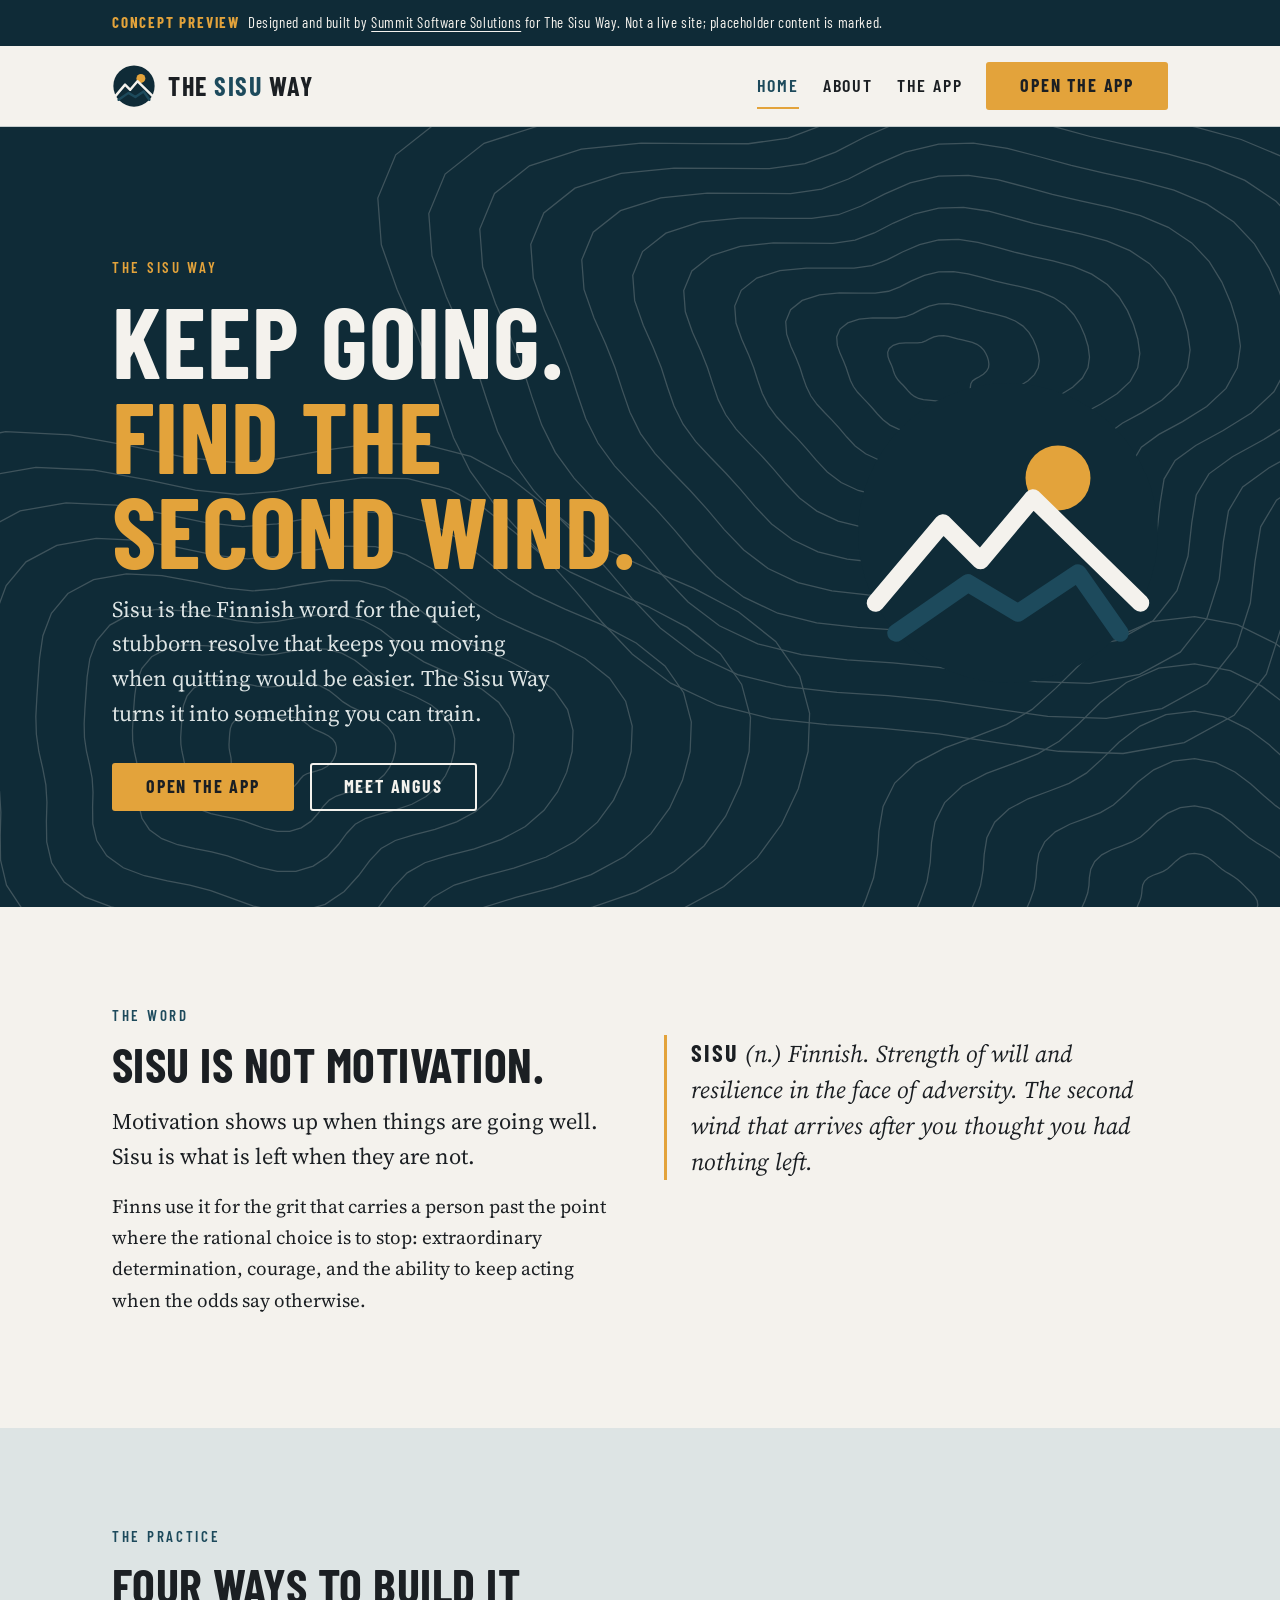
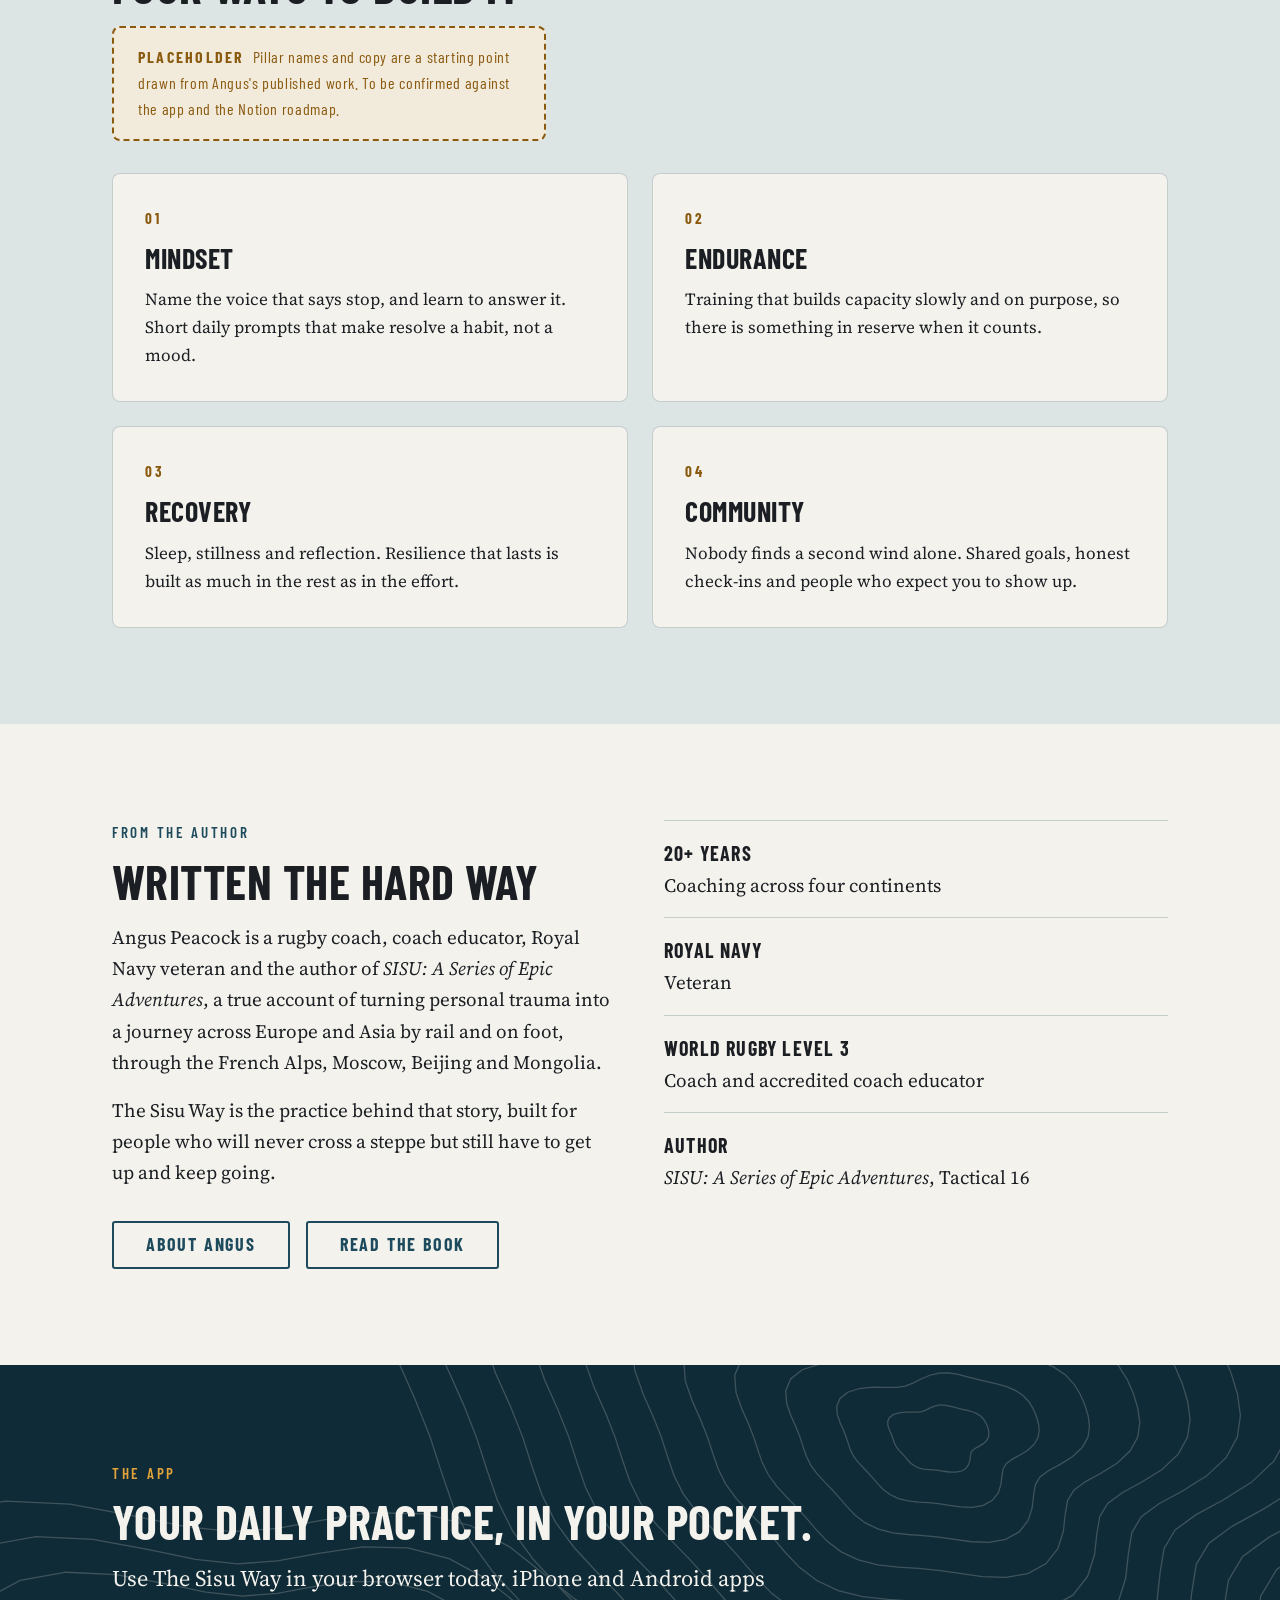
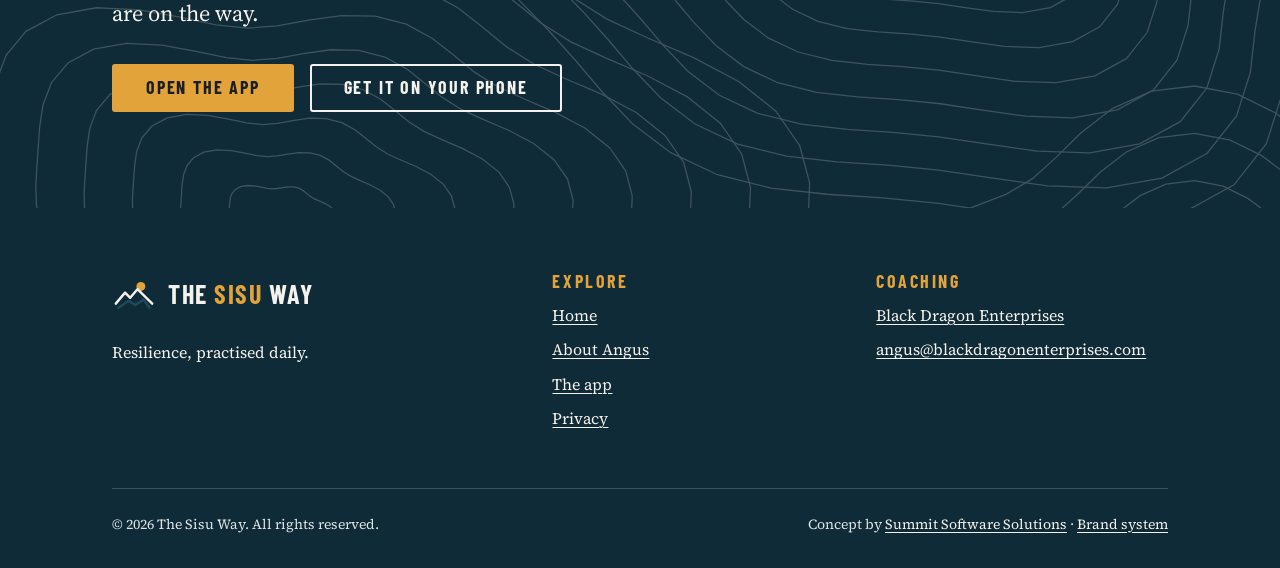
==== index.html @ de7e754f "Concept site and brand system for The Sisu Way Static multi-page concept in the pattern of roses and" ====
<!DOCTYPE html>
<html lang="en">
<head>
<meta charset="utf-8">
<meta name="viewport" content="width=device-width, initial-scale=1">
<title>The Sisu Way - resilience, practised daily</title>
<meta name="description" content="The Sisu Way turns sisu, the Finnish word for stubborn resolve under pressure, into a daily practice. From coach, author and Royal Navy veteran Angus Peacock.">
<link rel="canonical" href="https://ryankolean.github.io/thesisuway/">
<meta name="robots" content="noindex, nofollow">
<meta property="og:type" content="website">
<meta property="og:site_name" content="The Sisu Way">
<meta property="og:title" content="The Sisu Way - resilience, practised daily">
<meta property="og:description" content="The Sisu Way turns sisu, the Finnish word for stubborn resolve under pressure, into a daily practice. From coach, author and Royal Navy veteran Angus Peacock.">
<meta property="og:url" content="https://ryankolean.github.io/thesisuway/">
<meta name="theme-color" content="#0F2B37">
<link rel="icon" href="favicon.svg" type="image/svg+xml">
<link rel="preconnect" href="https://fonts.googleapis.com">
<link rel="preconnect" href="https://fonts.gstatic.com" crossorigin>
<link href="https://fonts.googleapis.com/css2?family=Barlow+Condensed:wght@500;600;700&family=Source+Serif+4:ital,opsz,wght@0,8..60,400;0,8..60,600;1,8..60,400&display=swap" rel="stylesheet">
<link rel="stylesheet" href="assets/css/style.css">
<script src="assets/js/main.js" defer></script>
</head>
<body>
<a class="skip-link" href="#main">Skip to content</a>

<div class="concept-bar" role="note" aria-label="Concept preview notice">
  <div class="container">
    <p><strong>Concept preview</strong>Designed and built by <a href="https://summitsoftwaresolutions.dev/">Summit Software Solutions</a> for The Sisu Way. Not a live site; placeholder content is marked.</p>
  </div>
</div>

<header class="site-header">
  <div class="container site-header__inner">
    <a class="wordmark" href="index.html" aria-label="The Sisu Way, home"><svg viewBox="0 0 64 64" aria-hidden="true" focusable="false"><circle cx="32" cy="32" r="30" fill="#0F2B37"/><circle cx="42" cy="21" r="6.5" fill="#E3A33B"/><path d="M9.6 52 L24 42 L34 48 L46 40 L54.4 52" fill="none" stroke="#1D4A5C" stroke-width="3.5" stroke-linejoin="round" stroke-linecap="round"/><path d="M5.5 46 L19 30 L26.5 37.5 L37 25 L58.5 46" fill="none" stroke="#F4F2ED" stroke-width="3.5" stroke-linejoin="round" stroke-linecap="round"/></svg><span class="wordmark__text">The <span>Sisu</span> Way</span></a>
    <nav class="site-nav" aria-label="Main">
      <ul>
        <li><a href="index.html" aria-current="page">Home</a></li>
        <li><a href="about.html">About</a></li>
        <li><a href="app.html">The App</a></li>
        <li><a class="btn btn--primary" href="app.html">Open the app</a></li>
      </ul>
    </nav>
  </div>
</header>

<main id="main">
<section class="hero dark contours">
  <div class="container hero__grid">
    <div>
      <span class="label">The Sisu Way</span>
      <h1 class="display">Keep going. <span>Find the second wind.</span></h1>
      <p class="lede">Sisu is the Finnish word for the quiet, stubborn resolve that keeps you moving when quitting would be easier. The Sisu Way turns it into something you can train.</p>
      <div class="btnrow">
        <a class="btn btn--primary" href="app.html">Open the app</a>
        <a class="btn btn--secondary" href="about.html">Meet Angus</a>
      </div>
    </div>
    <img class="hero__mark" src="assets/img/mark.svg" alt="" width="320" height="320">
  </div>
</section>

<section>
  <div class="container split">
    <div>
      <span class="label">The word</span>
      <h2>Sisu is not motivation.</h2>
      <p class="lede">Motivation shows up when things are going well. Sisu is what is left when they are not.</p>
      <p>Finns use it for the grit that carries a person past the point where the rational choice is to stop: extraordinary determination, courage, and the ability to keep acting when the odds say otherwise.</p>
    </div>
    <blockquote class="definition">
      <b>sisu</b> (n.) Finnish. Strength of will and resilience in the face of adversity. The second wind that arrives after you thought you had nothing left.
    </blockquote>
  </div>
</section>

<section class="tint">
  <div class="container">
    <span class="label">The practice</span>
    <h2>Four ways to build it</h2>
    <p class="placeholder"><b>Placeholder</b>Pillar names and copy are a starting point drawn from Angus's published work. To be confirmed against the app and the Notion roadmap.</p>
    <div class="grid grid--2" style="margin-top:var(--s-6)">
      <article class="card"><span class="card__num">01</span><h3>Mindset</h3><p>Name the voice that says stop, and learn to answer it. Short daily prompts that make resolve a habit, not a mood.</p></article>
      <article class="card"><span class="card__num">02</span><h3>Endurance</h3><p>Training that builds capacity slowly and on purpose, so there is something in reserve when it counts.</p></article>
      <article class="card"><span class="card__num">03</span><h3>Recovery</h3><p>Sleep, stillness and reflection. Resilience that lasts is built as much in the rest as in the effort.</p></article>
      <article class="card"><span class="card__num">04</span><h3>Community</h3><p>Nobody finds a second wind alone. Shared goals, honest check-ins and people who expect you to show up.</p></article>
    </div>
  </div>
</section>

<section>
  <div class="container split">
    <div>
      <span class="label">From the author</span>
      <h2>Written the hard way</h2>
      <p>Angus Peacock is a rugby coach, coach educator, Royal Navy veteran and the author of <em>SISU: A Series of Epic Adventures</em>, a true account of turning personal trauma into a journey across Europe and Asia by rail and on foot, through the French Alps, Moscow, Beijing and Mongolia.</p>
      <p>The Sisu Way is the practice behind that story, built for people who will never cross a steppe but still have to get up and keep going.</p>
      <div class="btnrow">
        <a class="btn btn--secondary" href="about.html">About Angus</a>
        <a class="btn btn--secondary" href="https://www.amazon.com/SISU-Epic-Adventures-Angus-Peacock/dp/1966413173">Read the book</a>
      </div>
    </div>
    <ul class="facts">
      <li><b>20+ years</b>Coaching across four continents</li>
      <li><b>Royal Navy</b>Veteran</li>
      <li><b>World Rugby Level 3</b>Coach and accredited coach educator</li>
      <li><b>Author</b><em>SISU: A Series of Epic Adventures</em>, Tactical 16</li>
    </ul>
  </div>
</section>

<section class="dark contours">
  <div class="container">
    <span class="label">The app</span>
    <h2>Your daily practice, in your pocket.</h2>
    <p class="lede">Use The Sisu Way in your browser today. iPhone and Android apps are on the way.</p>
    <div class="btnrow">
      <a class="btn btn--primary" href="app.html">Open the app</a>
      <a class="btn btn--secondary" href="app.html#mobile">Get it on your phone</a>
    </div>
  </div>
</section>
</main>

<footer class="site-footer">
  <div class="container">
    <div class="site-footer__grid">
      <div>
        <a class="wordmark" href="index.html" aria-label="The Sisu Way, home"><svg viewBox="0 0 64 64" aria-hidden="true" focusable="false"><circle cx="32" cy="32" r="30" fill="#0F2B37"/><circle cx="42" cy="21" r="6.5" fill="#E3A33B"/><path d="M9.6 52 L24 42 L34 48 L46 40 L54.4 52" fill="none" stroke="#1D4A5C" stroke-width="3.5" stroke-linejoin="round" stroke-linecap="round"/><path d="M5.5 46 L19 30 L26.5 37.5 L37 25 L58.5 46" fill="none" stroke="#F4F2ED" stroke-width="3.5" stroke-linejoin="round" stroke-linecap="round"/></svg><span class="wordmark__text">The <span>Sisu</span> Way</span></a>
        <p style="margin-top:var(--s-4)">Resilience, practised daily.</p>
      </div>
      <div>
        <h2>Explore</h2>
        <ul>
          <li><a href="index.html">Home</a></li>
          <li><a href="about.html">About Angus</a></li>
          <li><a href="app.html">The app</a></li>
          <li><a href="privacy.html">Privacy</a></li>
        </ul>
      </div>
      <div>
        <h2>Coaching</h2>
        <ul>
          <li><a href="https://ryankolean.github.io/blackdragonenterprises/">Black Dragon Enterprises</a></li>
          <li><a href="mailto:angus@blackdragonenterprises.com">angus@blackdragonenterprises.com</a></li>
        </ul>
      </div>
    </div>
    <div class="site-footer__base">
      <span>&copy; 2026 The Sisu Way. All rights reserved.</span>
      <span>Concept by <a href="https://summitsoftwaresolutions.dev/">Summit Software Solutions</a> &middot; <a href="specimen.html">Brand system</a></span>
    </div>
  </div>
</footer>
</body>
</html>
---- assets/css/style.css ----
/* The Sisu Way - concept site by Summit Software Solutions.
   Tokens and every contrast ratio are documented in design-catalog/brand-guidelines.md.
   Rule of thumb: aurora is fire in the cold. It marks the one action on a screen and nothing else. */

:root{
  /* Core */
  --snow:#F4F2ED;        /* page field */
  --mist:#DDE4E4;        /* quiet tint sections, cards */
  --granite:#1B1F23;     /* body text, headings on light */
  --fjord:#1D4A5C;       /* brand color: links, rules, secondary buttons */
  --fjord-deep:#0F2B37;  /* dark sections, footer, concept bar */
  --aurora:#E3A33B;      /* primary CTA fill and the mark's sun. Never text on light */
  /* Support */
  --aurora-deep:#8A5A0F; /* aurora's text-safe form on light (5.29:1 on snow) */
  --slate:#56616B;       /* secondary text on snow and mist only */

  --font-display:"Barlow Condensed","Arial Narrow",system-ui,sans-serif;
  --font-body:"Source Serif 4",Georgia,"Times New Roman",serif;

  --s-1:4px;--s-2:8px;--s-3:12px;--s-4:16px;--s-5:24px;
  --s-6:32px;--s-7:48px;--s-8:64px;--s-9:96px;--s-10:128px;

  --radius-sm:3px;
  --radius:8px;
  --border:1px solid var(--fjord);
  --border-hair:1px solid color-mix(in srgb, var(--fjord) 22%, transparent);
  --container:1120px;
}

*{box-sizing:border-box}
html{-webkit-text-size-adjust:100%;scroll-behavior:smooth}
@media (prefers-reduced-motion:reduce){html{scroll-behavior:auto}*{transition:none!important;animation:none!important}}
body{margin:0;background:var(--snow);color:var(--granite);font-family:var(--font-body);
  font-size:19px;line-height:1.65;font-optical-sizing:auto}
img,svg{max-width:100%;height:auto;display:block}
.container{max-width:var(--container);margin:0 auto;padding:0 var(--s-6)}
.skip-link{position:absolute;left:-9999px;top:0;background:var(--aurora);color:var(--granite);
  padding:var(--s-2) var(--s-4);z-index:10;font-family:var(--font-display);font-weight:700}
.skip-link:focus{left:var(--s-4);top:var(--s-4)}

/* ---- type ------------------------------------------------------------- */
h1,h2,h3,.display{font-family:var(--font-display);font-weight:700;text-transform:uppercase;
  letter-spacing:.01em;line-height:1.02;margin:0 0 var(--s-4);color:inherit}
.display{font-size:clamp(3rem,9vw,6.25rem);line-height:.95}
h1{font-size:clamp(2.5rem,6vw,4.25rem)}
h2{font-size:clamp(2rem,4.5vw,3rem)}
h3{font-size:clamp(1.4rem,2.6vw,1.75rem);line-height:1.1;letter-spacing:.02em}
p{margin:0 0 var(--s-4);max-width:62ch}
.lede{font-size:clamp(1.1rem,2.2vw,1.4rem);line-height:1.55}
.label{font-family:var(--font-display);font-weight:600;font-size:15px;letter-spacing:.18em;
  text-transform:uppercase;color:var(--fjord);margin:0 0 var(--s-3);display:block}
.mute{color:var(--slate)}
a{color:var(--fjord);text-underline-offset:3px;text-decoration-thickness:1px}
a:hover{color:var(--fjord-deep);text-decoration-thickness:2px}
:focus-visible{outline:2px solid var(--fjord);outline-offset:3px}
.dark :focus-visible,.concept-bar :focus-visible,.site-footer :focus-visible{outline-color:var(--aurora)}

/* ---- concept banner ----------------------------------------------------- */
.concept-bar{background:var(--fjord-deep);color:var(--snow);font-family:var(--font-display);
  font-size:15px;letter-spacing:.04em;line-height:1.45;padding:var(--s-3) 0}
.concept-bar p{margin:0;max-width:none}
.concept-bar strong{color:var(--aurora);font-weight:700;letter-spacing:.12em;text-transform:uppercase;margin-right:var(--s-2)}
.concept-bar a{color:var(--snow)}
.concept-bar a:hover{color:var(--aurora)}

/* ---- header ------------------------------------------------------------- */
.site-header{border-bottom:var(--border-hair);background:var(--snow)}
.site-header__inner{display:flex;align-items:center;justify-content:space-between;gap:var(--s-4) var(--s-6);
  padding-top:var(--s-4);padding-bottom:var(--s-4);flex-wrap:wrap}
.wordmark{display:inline-flex;align-items:center;gap:var(--s-3);text-decoration:none;color:var(--granite)}
.wordmark:hover{color:var(--granite)}
.wordmark svg{width:44px;height:44px;flex:none}
.wordmark__text{font-family:var(--font-display);font-weight:700;font-size:26px;letter-spacing:.06em;
  text-transform:uppercase;line-height:1;white-space:nowrap}
.wordmark__text span{color:var(--fjord)}
.site-nav ul{display:flex;flex-wrap:wrap;align-items:center;gap:var(--s-2) var(--s-5);list-style:none;margin:0;padding:0}
.site-nav a:not(.btn){font-family:var(--font-display);font-size:18px;font-weight:600;letter-spacing:.1em;
  text-transform:uppercase;text-decoration:none;color:var(--granite);display:inline-block;padding:var(--s-2) 0}
.site-nav a:not(.btn):hover{color:var(--fjord)}
.site-nav a[aria-current="page"]{color:var(--fjord);box-shadow:inset 0 -2px 0 var(--aurora)}

/* ---- buttons ------------------------------------------------------------ */
.btn{display:inline-flex;align-items:center;justify-content:center;gap:var(--s-2);
  font-family:var(--font-display);font-size:18px;font-weight:700;letter-spacing:.1em;text-transform:uppercase;
  padding:var(--s-3) var(--s-6);border-radius:var(--radius-sm);text-decoration:none;border:2px solid transparent;
  cursor:pointer;min-height:48px;line-height:1.1;transition:background-color 150ms ease-out,color 150ms ease-out,border-color 150ms ease-out}
/* granite on aurora = 7.55:1. Never snow on aurora (1.96:1). */
.btn--primary{background:var(--aurora);color:var(--granite)}
.btn--primary:hover{background:#CF8F27;color:var(--granite)}
.btn--secondary{background:transparent;color:var(--fjord);border-color:var(--fjord)}
.btn--secondary:hover{background:var(--fjord);color:var(--snow)}
.dark .btn--secondary{color:var(--snow);border-color:var(--snow)}
.dark .btn--secondary:hover{background:var(--snow);color:var(--fjord-deep)}
.btn[aria-disabled="true"]{opacity:1;cursor:not-allowed;background:transparent;color:var(--slate);
  border:2px dashed color-mix(in srgb, var(--slate) 55%, transparent)}
.btnrow{display:flex;flex-wrap:wrap;gap:var(--s-4);align-items:center;margin-top:var(--s-6)}

/* ---- sections ----------------------------------------------------------- */
section{padding:var(--s-9) 0}
.tint{background:var(--mist)}
.dark{background:var(--fjord-deep);color:var(--snow)}
.dark .label{color:var(--aurora)}
.dark a:not(.btn){color:var(--snow)}
.dark a:not(.btn):hover{color:var(--aurora)}
.dark .mute{color:var(--mist)}

/* topographic contour motif: a journey drawn as elevation */
.contours{position:relative;overflow:hidden;isolation:isolate}
.contours::before{content:"";position:absolute;inset:0;z-index:-1;opacity:.14;pointer-events:none;
  background:url("../img/contours.svg") center/cover no-repeat}
.dark.contours::before{opacity:.22;filter:invert(1)}

/* ---- hero --------------------------------------------------------------- */
.hero{padding:var(--s-10) 0 var(--s-9)}
.hero__grid{display:grid;gap:var(--s-7);grid-template-columns:1fr;align-items:center}
.hero .display span{color:var(--aurora);display:block}
.hero .lede{color:var(--mist);max-width:40ch}
.hero__mark{justify-self:center;width:min(320px,70vw)}
@media (min-width:900px){.hero__grid{grid-template-columns:1.35fr 1fr}.hero__mark{justify-self:end}}

.definition{font-family:var(--font-body);font-style:italic;font-size:clamp(1.15rem,2.4vw,1.5rem);
  line-height:1.5;border-left:3px solid var(--aurora);padding-left:var(--s-5);max-width:48ch;margin:var(--s-6) 0 0}
.definition b{font-style:normal;font-family:var(--font-display);letter-spacing:.08em;text-transform:uppercase}

/* ---- pillars / cards ---------------------------------------------------- */
.grid{display:grid;gap:var(--s-5);grid-template-columns:1fr}
@media (min-width:720px){.grid--2{grid-template-columns:repeat(2,1fr)}.grid--3{grid-template-columns:repeat(3,1fr)}}
.card{background:var(--snow);border:var(--border-hair);border-radius:var(--radius);padding:var(--s-6)}
.tint .card{background:var(--snow)}
.card h3{margin-bottom:var(--s-3)}
.card p{margin:0;font-size:17px}
.card__num{font-family:var(--font-display);font-weight:700;font-size:15px;letter-spacing:.18em;color:var(--aurora-deep);display:block;margin-bottom:var(--s-3)}

.split{display:grid;gap:var(--s-7);grid-template-columns:1fr;align-items:start}
@media (min-width:900px){.split{grid-template-columns:1fr 1fr}}

.facts{list-style:none;margin:0;padding:0;display:grid;gap:var(--s-4)}
.facts li{border-top:var(--border-hair);padding-top:var(--s-4)}
.facts b{display:block;font-family:var(--font-display);font-size:20px;letter-spacing:.06em;text-transform:uppercase}
.dark .facts li{border-top-color:color-mix(in srgb, var(--snow) 22%, transparent)}

/* ---- app portal --------------------------------------------------------- */
.portal{display:grid;gap:var(--s-5);grid-template-columns:1fr}
@media (min-width:900px){.portal{grid-template-columns:1.2fr 1fr}}
.portal__panel{border-radius:var(--radius);padding:var(--s-7) var(--s-6)}
.portal__panel--web{background:var(--fjord-deep);color:var(--snow)}
.portal__panel--web .label{color:var(--aurora)}
.portal__panel--stores{background:var(--mist)}
.store-badges{display:flex;flex-wrap:wrap;gap:var(--s-4);margin-top:var(--s-5)}
.store-badge{display:inline-flex;align-items:center;gap:var(--s-3);min-height:56px;padding:var(--s-2) var(--s-5);
  border-radius:var(--radius);background:var(--granite);color:var(--snow);text-decoration:none;
  font-family:var(--font-display);line-height:1.1}
.store-badge svg{width:24px;height:24px;flex:none}
.store-badge small{display:block;font-size:12px;letter-spacing:.08em;text-transform:uppercase;opacity:.85}
.store-badge strong{display:block;font-size:20px;letter-spacing:.02em}
.store-badge[aria-disabled="true"]{background:transparent;color:var(--granite);border:2px dashed var(--slate);cursor:not-allowed}
.pill{display:inline-block;font-family:var(--font-display);font-weight:700;font-size:13px;letter-spacing:.14em;
  text-transform:uppercase;background:var(--aurora);color:var(--granite);border-radius:999px;padding:2px var(--s-3)}

/* ---- placeholder marker ------------------------------------------------- */
.placeholder{border:2px dashed var(--aurora-deep);border-radius:var(--radius);padding:var(--s-4) var(--s-5);
  font-family:var(--font-display);font-size:16px;letter-spacing:.04em;color:var(--aurora-deep);background:color-mix(in srgb, var(--aurora) 10%, var(--snow));max-width:62ch}
.dark .placeholder{color:var(--aurora);border-color:var(--aurora);background:transparent}
.placeholder b{text-transform:uppercase;letter-spacing:.14em;margin-right:var(--s-2)}

/* ---- prose (privacy) ---------------------------------------------------- */
.prose h2{font-size:clamp(1.6rem,3vw,2rem);margin-top:var(--s-7)}
.prose ul{padding-left:var(--s-5);max-width:62ch}
.prose li{margin-bottom:var(--s-2)}

/* ---- footer ------------------------------------------------------------- */
.site-footer{background:var(--fjord-deep);color:var(--snow);padding:var(--s-8) 0 var(--s-6);font-size:16px}
.site-footer__grid{display:grid;gap:var(--s-6);grid-template-columns:1fr}
@media (min-width:720px){.site-footer__grid{grid-template-columns:1.4fr 1fr 1fr}}
.site-footer h2{font-size:18px;letter-spacing:.14em;color:var(--aurora);margin-bottom:var(--s-3)}
.site-footer ul{list-style:none;margin:0;padding:0}
.site-footer li{margin-bottom:var(--s-2)}
.site-footer a{color:var(--snow)}
.site-footer a:hover{color:var(--aurora)}
.site-footer .wordmark{color:var(--snow)}
.site-footer .wordmark__text span{color:var(--aurora)}
.site-footer__base{border-top:1px solid color-mix(in srgb, var(--snow) 20%, transparent);margin-top:var(--s-7);
  padding-top:var(--s-5);font-size:14px;color:var(--mist);display:flex;flex-wrap:wrap;gap:var(--s-3) var(--s-6);justify-content:space-between}

@media (max-width:640px){
  body{font-size:18px}
  .container{padding:0 var(--s-4)}
  section{padding:var(--s-8) 0}
  .hero{padding:var(--s-8) 0 var(--s-8)}
  .concept-bar{font-size:14px;padding:var(--s-2) 0}
  .wordmark svg{width:36px;height:36px}
  .wordmark__text{font-size:21px}
  .site-nav ul{gap:0 var(--s-4)}
  .site-nav a:not(.btn){font-size:16px}
  .site-nav .btn{min-height:44px;padding:var(--s-2) var(--s-4);font-size:16px}
  .card,.portal__panel{padding:var(--s-5)}
}

/* disabled controls on dark panels: mist on fjord-deep = 11.46:1 */
.dark .btn[aria-disabled="true"],.portal__panel--web .btn[aria-disabled="true"]{color:var(--mist);border-color:color-mix(in srgb, var(--mist) 60%, transparent)}
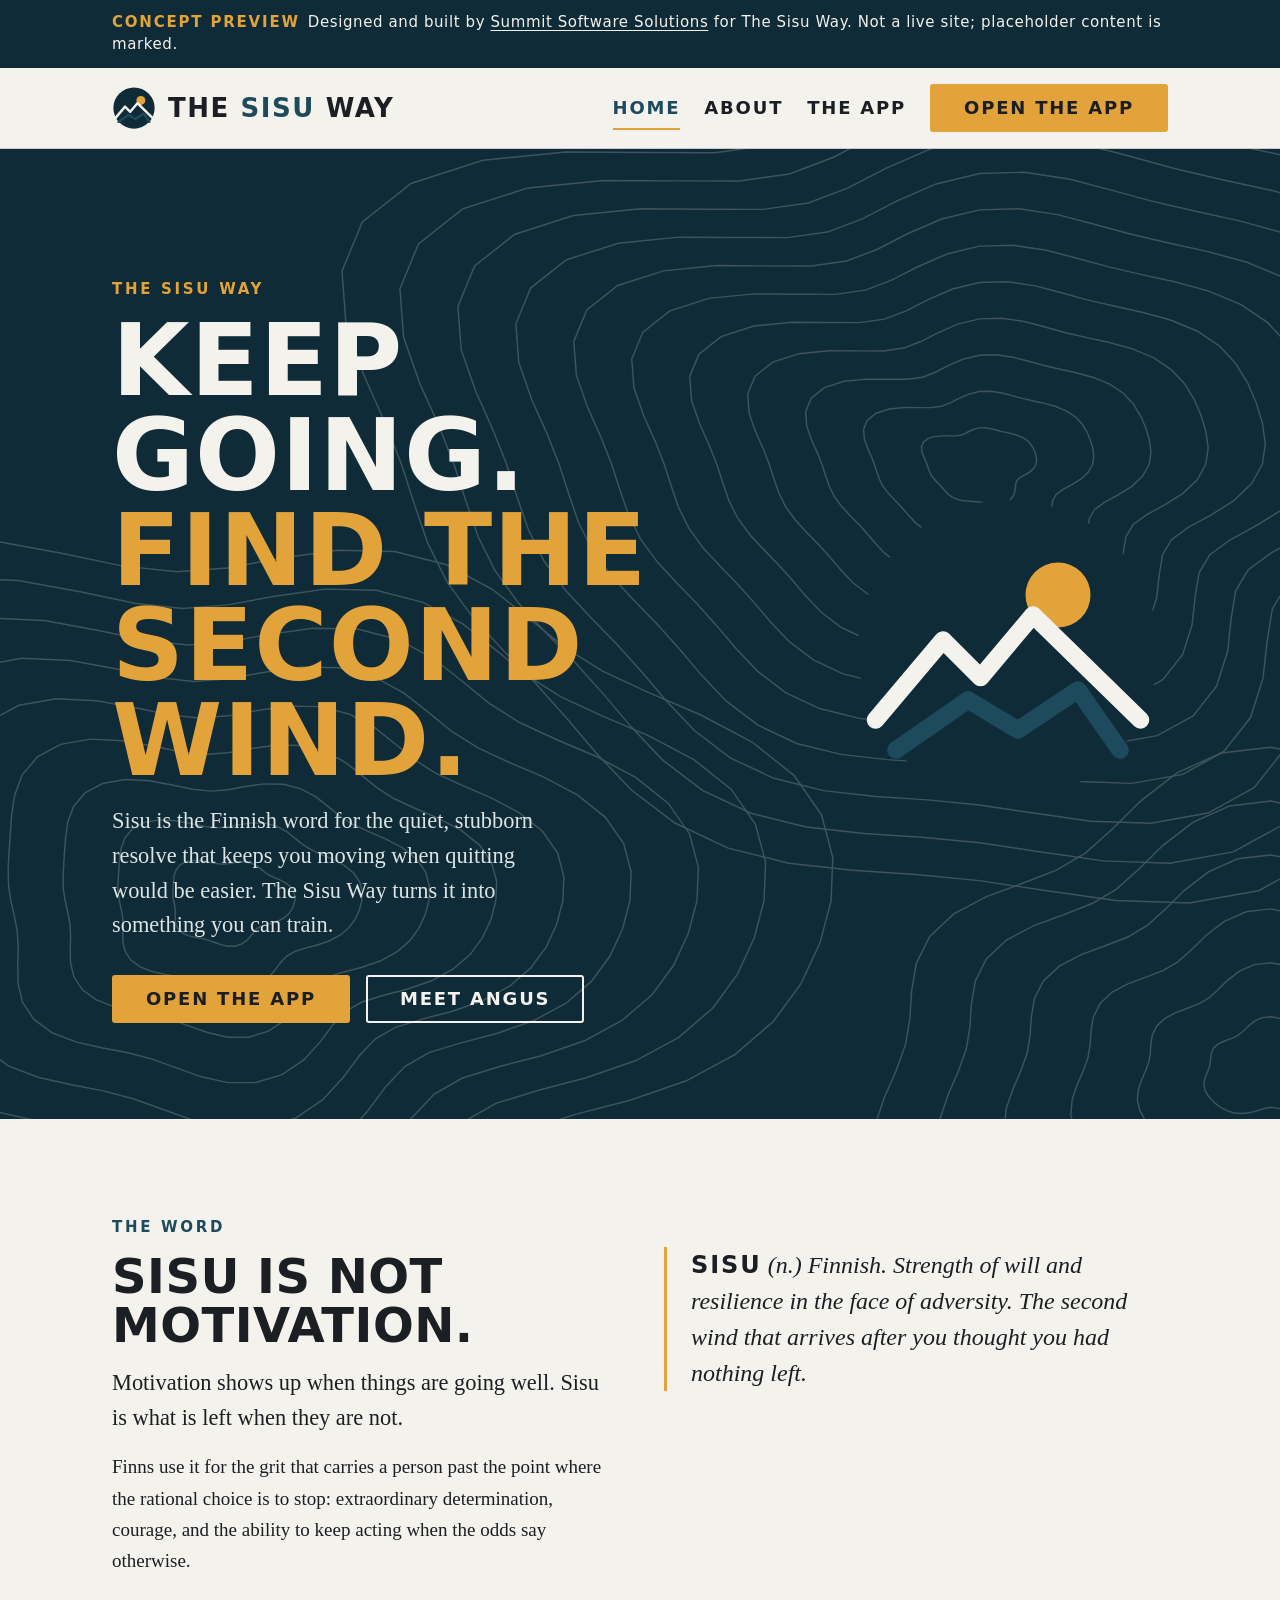
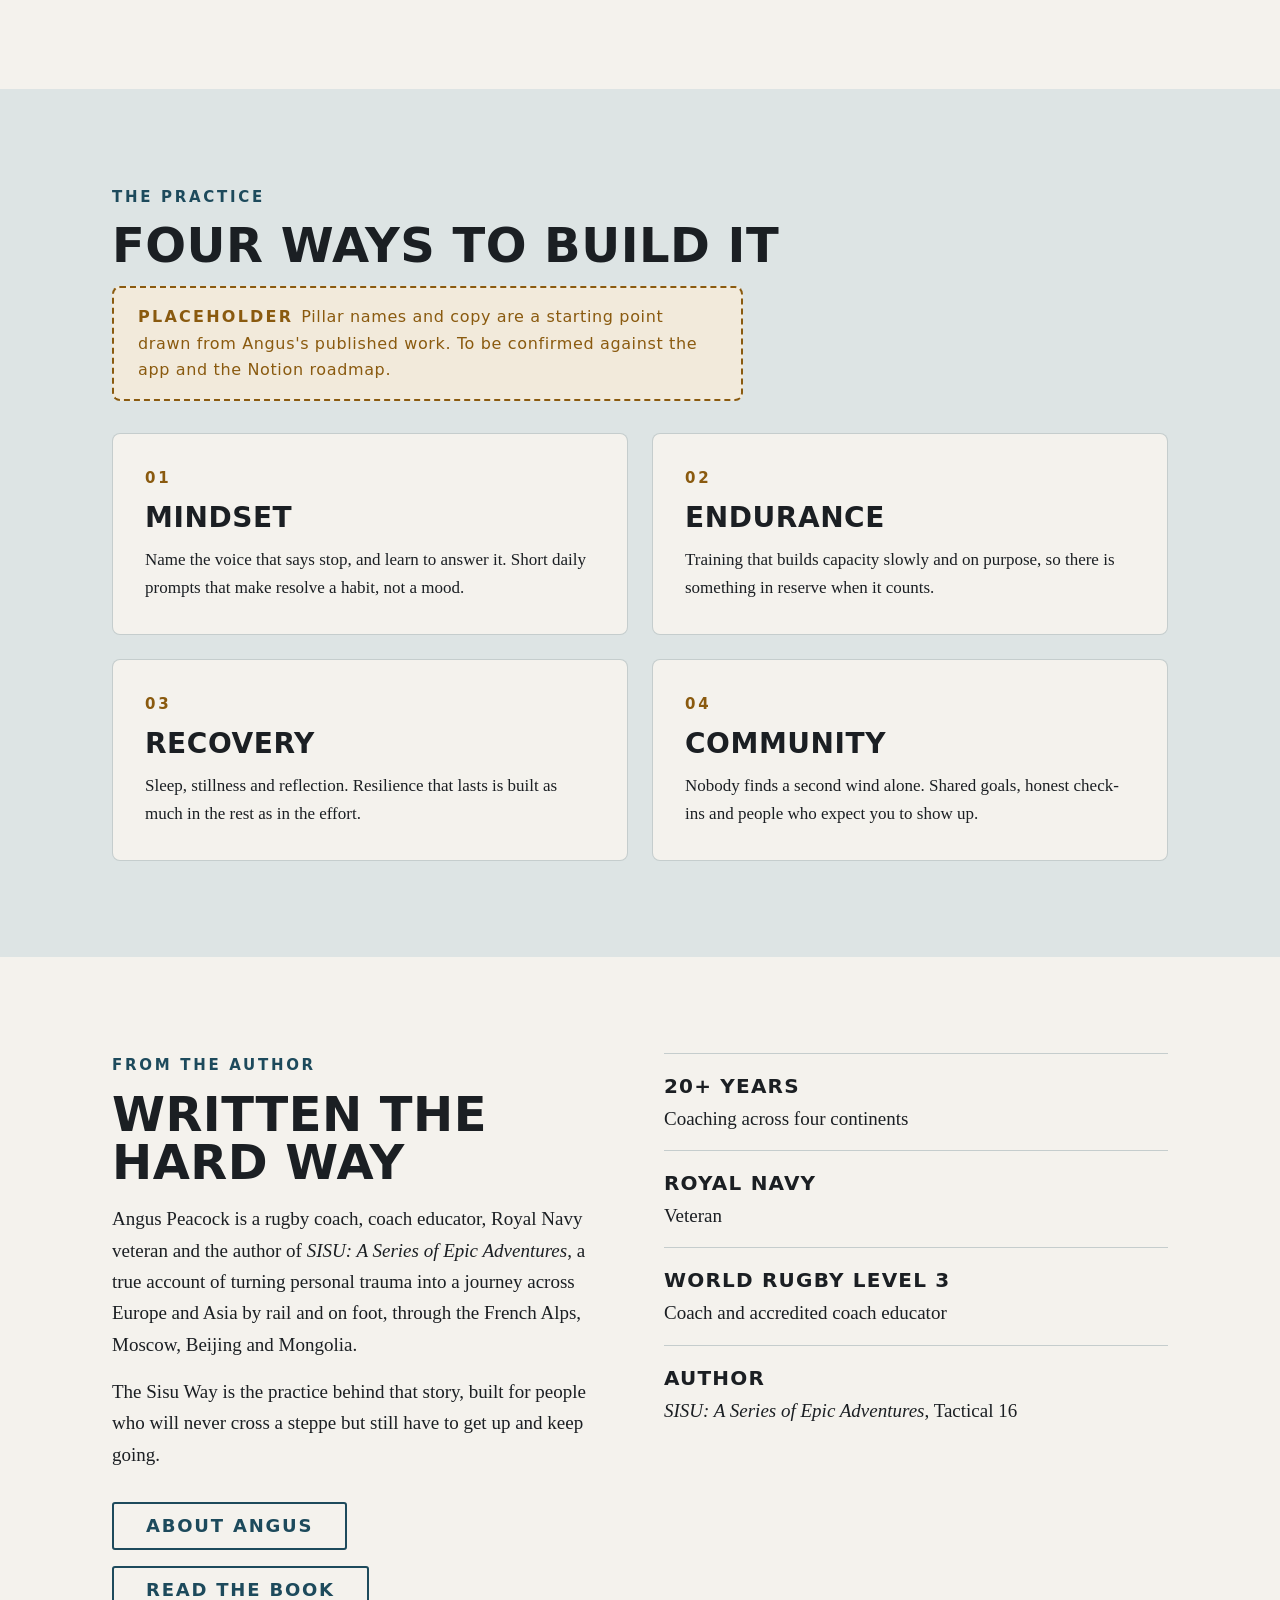
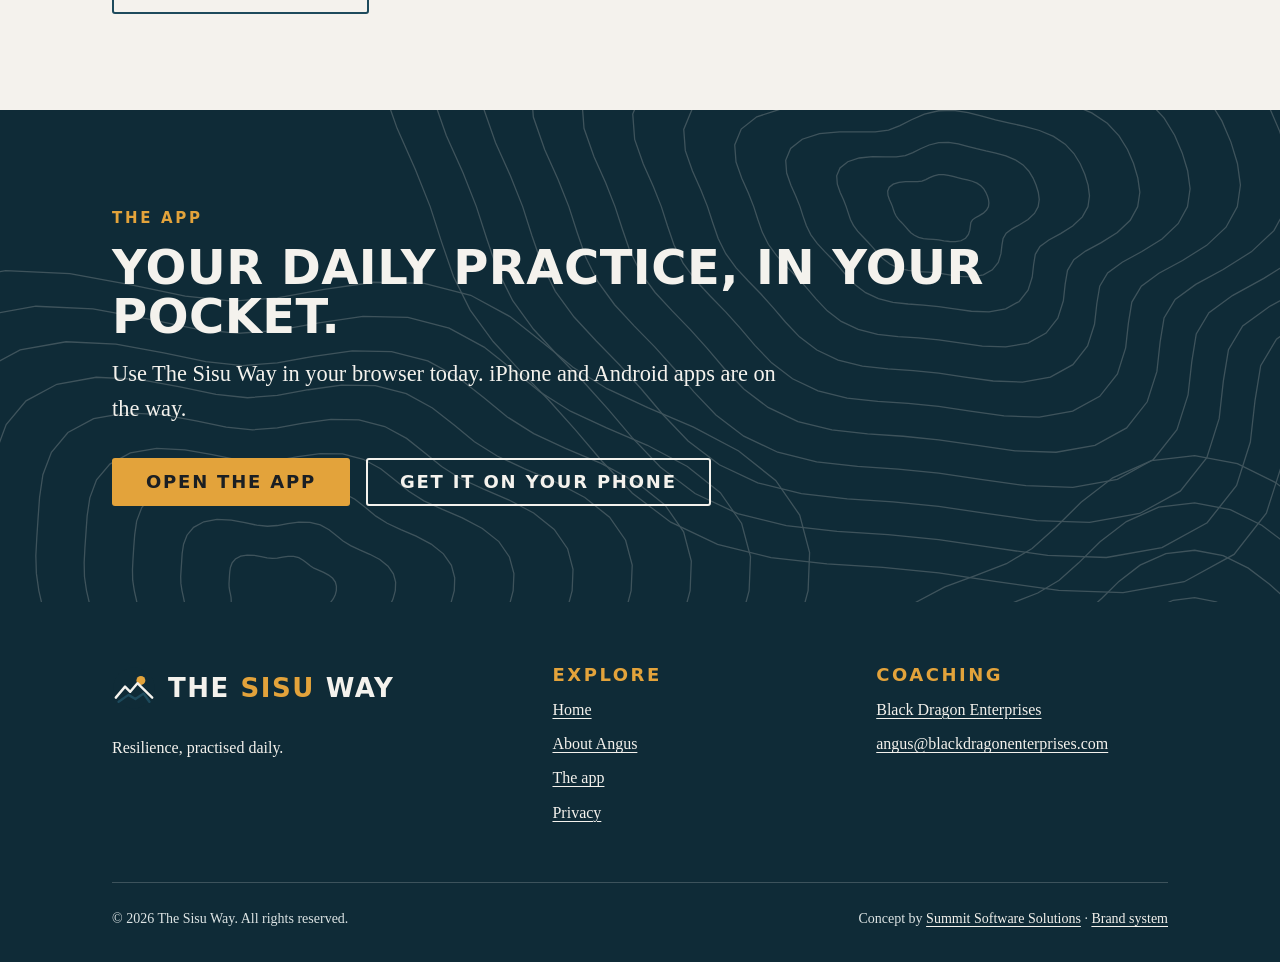
==== commit 5bef3464: "Self-host fonts, add share images, icons, manifest and 404 page Fonts move from Google Fonts to asse" ====
--- a/index.html
+++ b/index.html
@@ -13,10 +13,13 @@
 <meta property="og:description" content="The Sisu Way turns sisu, the Finnish word for stubborn resolve under pressure, into a daily practice. From coach, author and Royal Navy veteran Angus Peacock.">
 <meta property="og:url" content="https://ryankolean.github.io/thesisuway/">
 <meta name="theme-color" content="#0F2B37">
+<meta property="og:image" content="https://ryankolean.github.io/thesisuway/assets/img/og.png">
+<meta property="og:image:width" content="1200">
+<meta property="og:image:height" content="630">
+<meta name="twitter:card" content="summary_large_image">
+<link rel="apple-touch-icon" href="assets/img/apple-touch-icon.png">
+<link rel="manifest" href="site.webmanifest">
 <link rel="icon" href="favicon.svg" type="image/svg+xml">
-<link rel="preconnect" href="https://fonts.googleapis.com">
-<link rel="preconnect" href="https://fonts.gstatic.com" crossorigin>
-<link href="https://fonts.googleapis.com/css2?family=Barlow+Condensed:wght@500;600;700&family=Source+Serif+4:ital,opsz,wght@0,8..60,400;0,8..60,600;1,8..60,400&display=swap" rel="stylesheet">
 <link rel="stylesheet" href="assets/css/style.css">
 <script src="assets/js/main.js" defer></script>
 </head>
--- a/assets/css/style.css
+++ b/assets/css/style.css
@@ -1,6 +1,13 @@
 /* The Sisu Way - concept site by Summit Software Solutions.
    Tokens and every contrast ratio are documented in design-catalog/brand-guidelines.md.
    Rule of thumb: aurora is fire in the cold. It marks the one action on a screen and nothing else. */
+
+/* Fonts are self-hosted (SIL Open Font License, see assets/fonts/OFL-*.txt). No third-party requests. */
+@font-face{font-family:"Barlow Condensed";src:url("../fonts/barlow-condensed-latin-500-normal.woff2") format("woff2");font-weight:500;font-style:normal;font-display:swap}
+@font-face{font-family:"Barlow Condensed";src:url("../fonts/barlow-condensed-latin-600-normal.woff2") format("woff2");font-weight:600;font-style:normal;font-display:swap}
+@font-face{font-family:"Barlow Condensed";src:url("../fonts/barlow-condensed-latin-700-normal.woff2") format("woff2");font-weight:700;font-style:normal;font-display:swap}
+@font-face{font-family:"Source Serif 4";src:url("../fonts/source-serif-4-latin-opsz-normal.woff2") format("woff2");font-weight:200 900;font-style:normal;font-display:swap}
+@font-face{font-family:"Source Serif 4";src:url("../fonts/source-serif-4-latin-opsz-italic.woff2") format("woff2");font-weight:200 900;font-style:italic;font-display:swap}
 
 :root{
   /* Core */
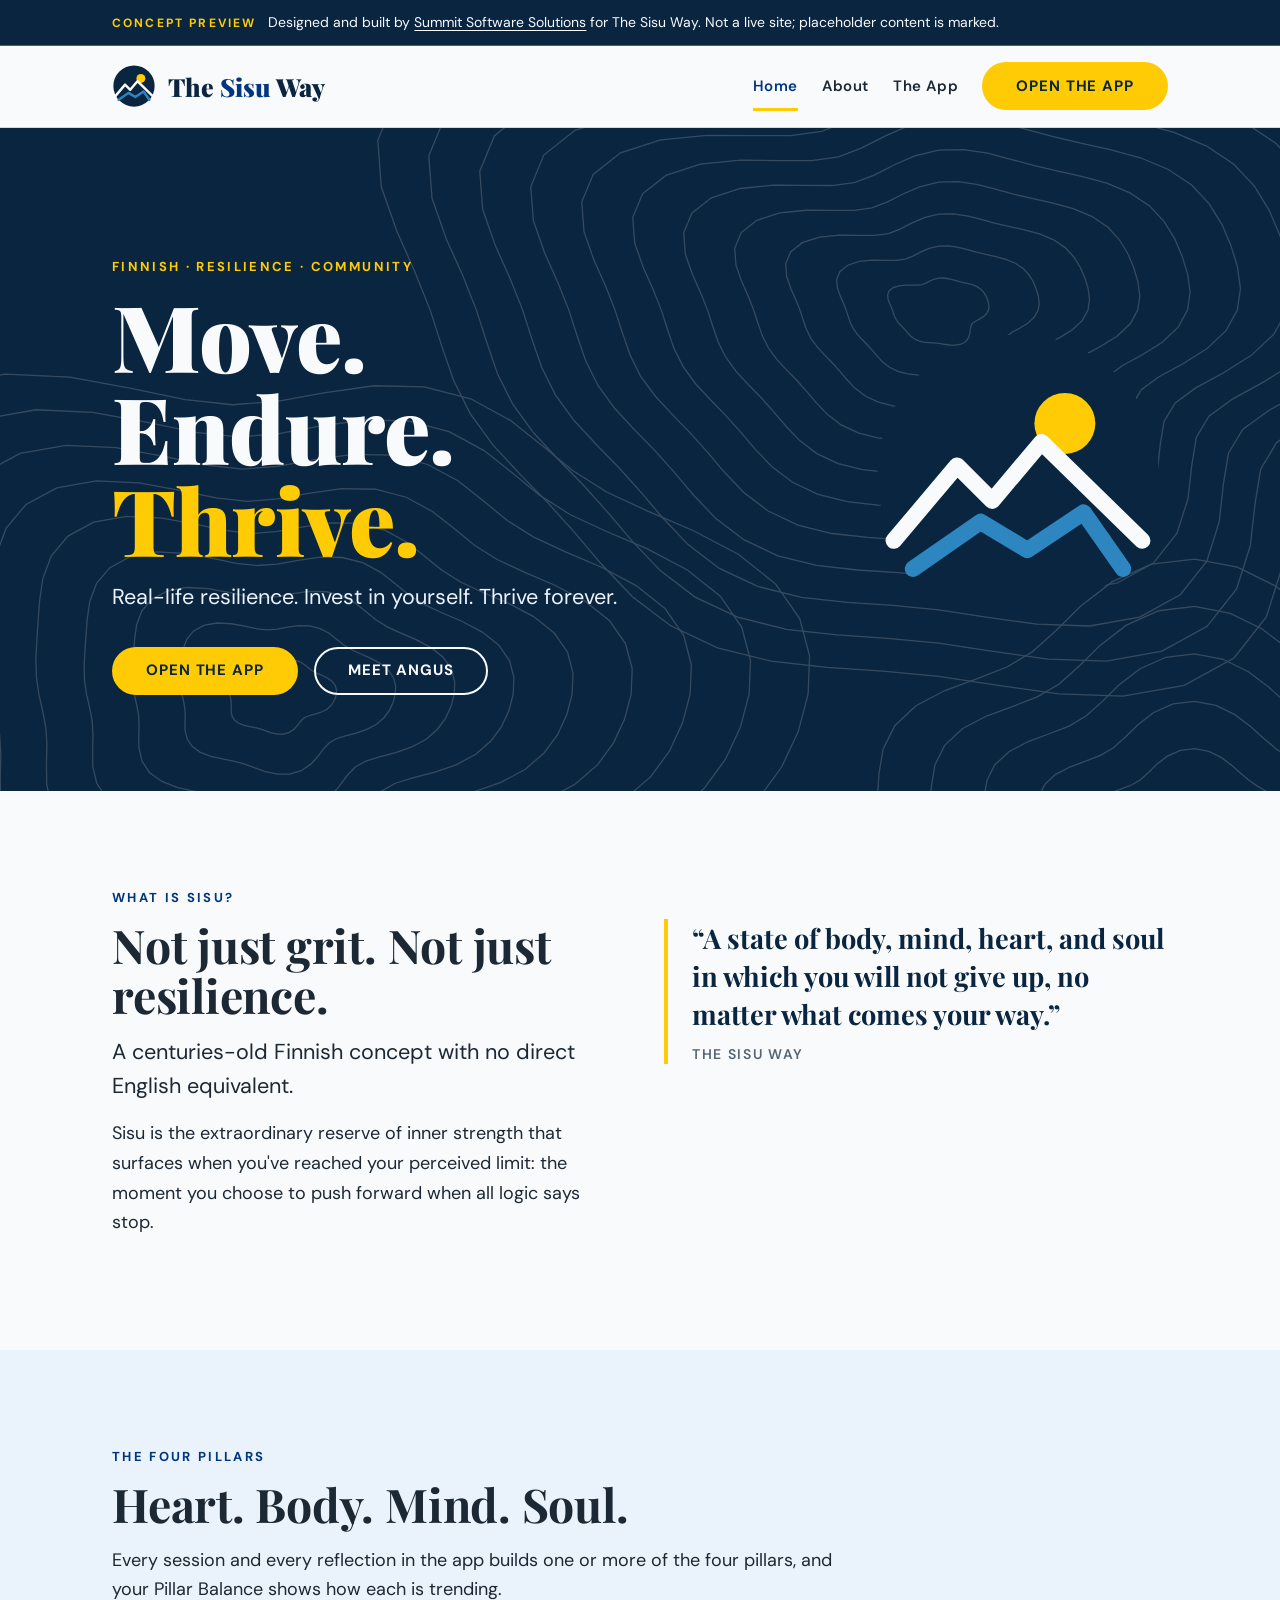
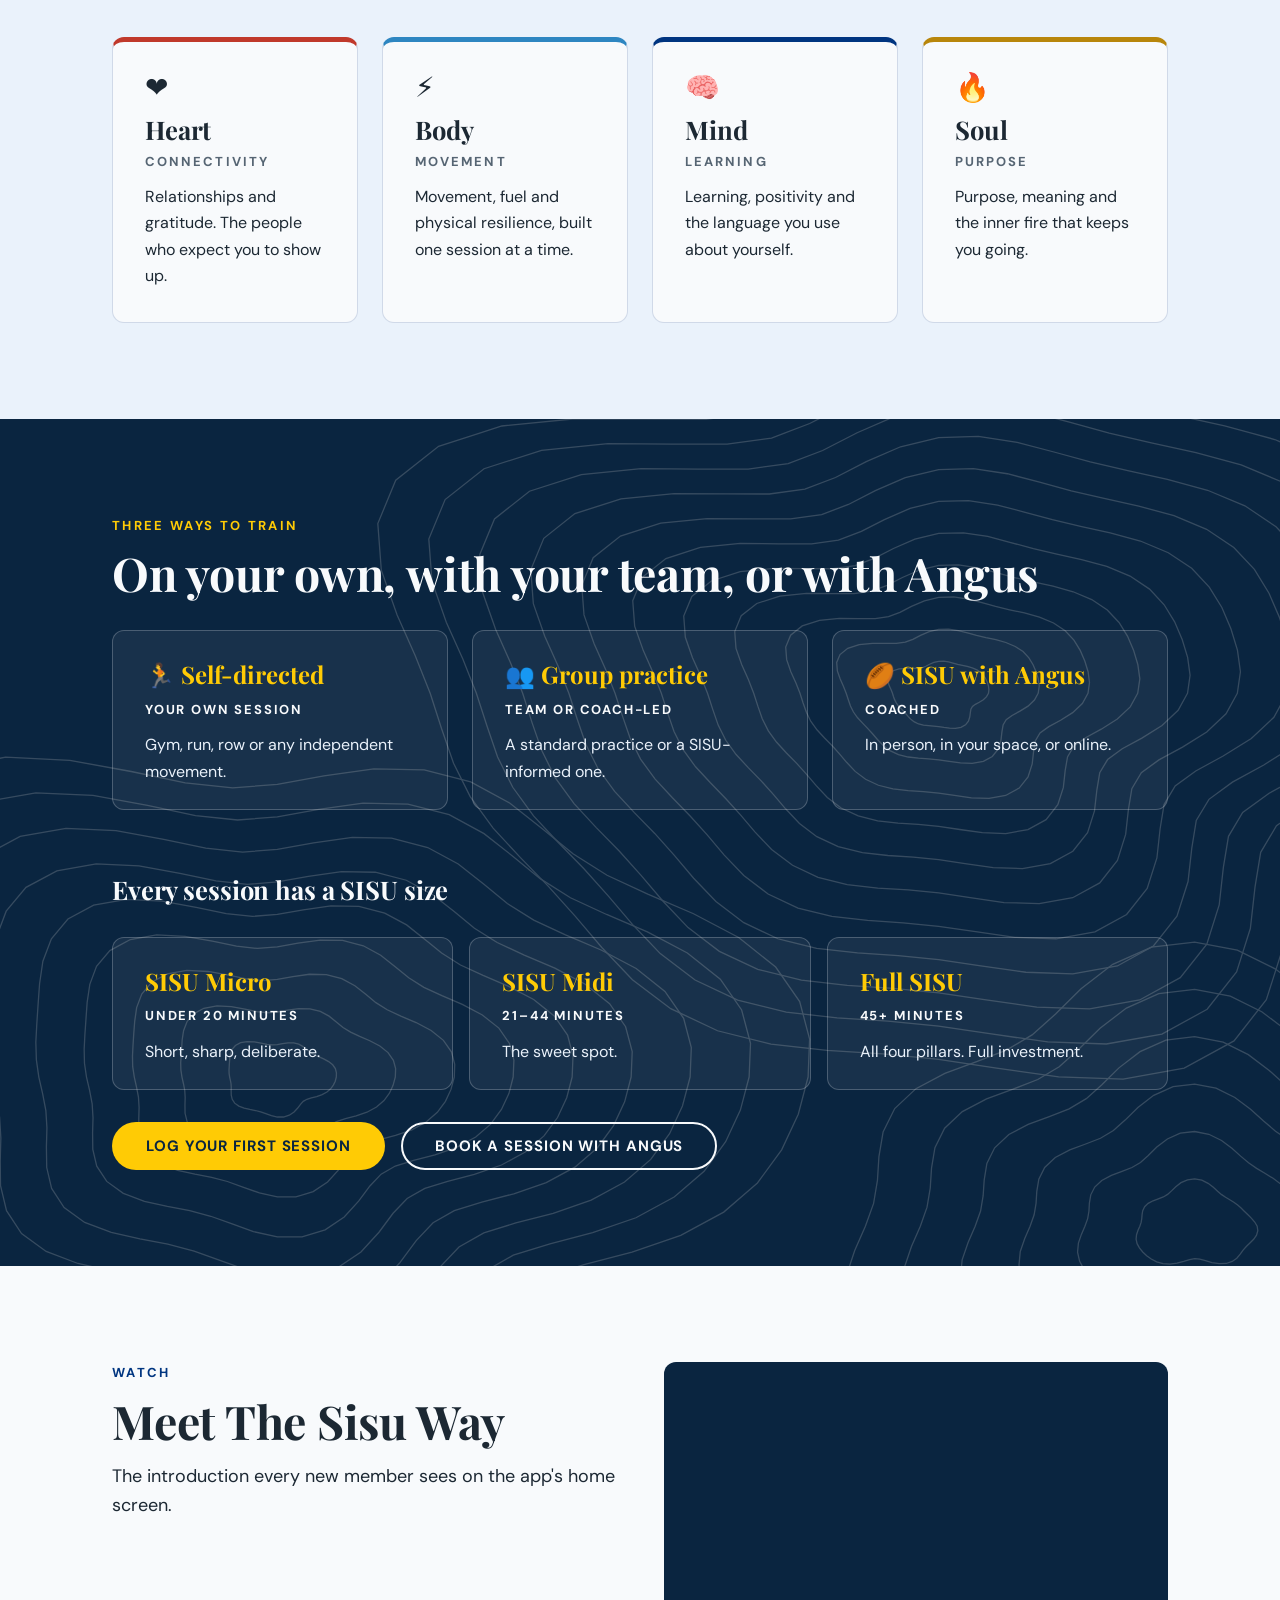
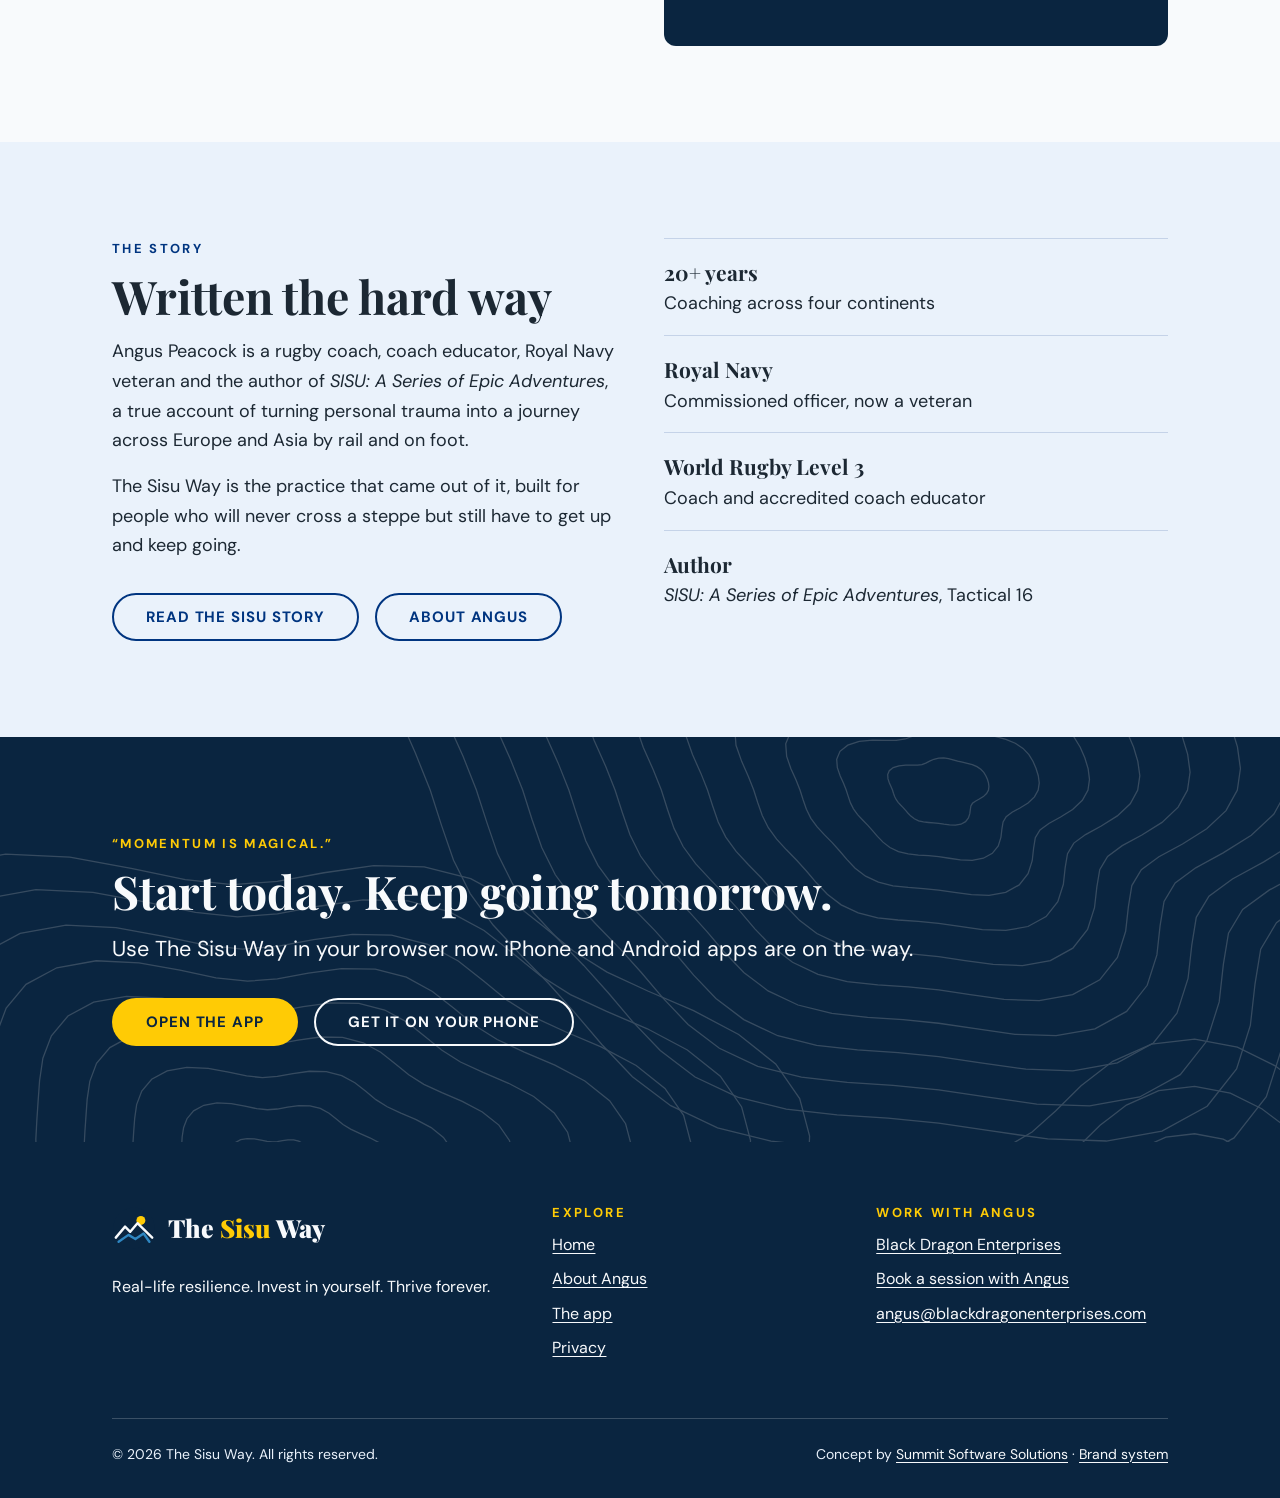
==== commit 206acfa4: "Match the SISU app: palette, fonts, pillars and real content (brand v0.2) Now that we have access to" ====
--- a/index.html
+++ b/index.html
@@ -3,16 +3,16 @@
 <head>
 <meta charset="utf-8">
 <meta name="viewport" content="width=device-width, initial-scale=1">
-<title>The Sisu Way - resilience, practised daily</title>
-<meta name="description" content="The Sisu Way turns sisu, the Finnish word for stubborn resolve under pressure, into a daily practice. From coach, author and Royal Navy veteran Angus Peacock.">
+<title>The Sisu Way - Move. Endure. Thrive.</title>
+<meta name="description" content="SISU is the Finnish reserve of inner strength that shows up at your limit. The Sisu Way app helps you build it across four pillars: Heart, Body, Mind and Soul. From coach, author and Royal Navy veteran Angus Peacock.">
 <link rel="canonical" href="https://ryankolean.github.io/thesisuway/">
 <meta name="robots" content="noindex, nofollow">
 <meta property="og:type" content="website">
 <meta property="og:site_name" content="The Sisu Way">
-<meta property="og:title" content="The Sisu Way - resilience, practised daily">
-<meta property="og:description" content="The Sisu Way turns sisu, the Finnish word for stubborn resolve under pressure, into a daily practice. From coach, author and Royal Navy veteran Angus Peacock.">
+<meta property="og:title" content="The Sisu Way - Move. Endure. Thrive.">
+<meta property="og:description" content="SISU is the Finnish reserve of inner strength that shows up at your limit. The Sisu Way app helps you build it across four pillars: Heart, Body, Mind and Soul. From coach, author and Royal Navy veteran Angus Peacock.">
 <meta property="og:url" content="https://ryankolean.github.io/thesisuway/">
-<meta name="theme-color" content="#0F2B37">
+<meta name="theme-color" content="#0A2540">
 <meta property="og:image" content="https://ryankolean.github.io/thesisuway/assets/img/og.png">
 <meta property="og:image:width" content="1200">
 <meta property="og:image:height" content="630">
@@ -34,7 +34,7 @@
 
 <header class="site-header">
   <div class="container site-header__inner">
-    <a class="wordmark" href="index.html" aria-label="The Sisu Way, home"><svg viewBox="0 0 64 64" aria-hidden="true" focusable="false"><circle cx="32" cy="32" r="30" fill="#0F2B37"/><circle cx="42" cy="21" r="6.5" fill="#E3A33B"/><path d="M9.6 52 L24 42 L34 48 L46 40 L54.4 52" fill="none" stroke="#1D4A5C" stroke-width="3.5" stroke-linejoin="round" stroke-linecap="round"/><path d="M5.5 46 L19 30 L26.5 37.5 L37 25 L58.5 46" fill="none" stroke="#F4F2ED" stroke-width="3.5" stroke-linejoin="round" stroke-linecap="round"/></svg><span class="wordmark__text">The <span>Sisu</span> Way</span></a>
+    <a class="wordmark" href="index.html" aria-label="The Sisu Way, home"><svg viewBox="0 0 64 64" aria-hidden="true" focusable="false"><circle cx="32" cy="32" r="30" fill="#0A2540"/><circle cx="42" cy="21" r="6.5" fill="#FFCB05"/><path d="M9.6 52 L24 42 L34 48 L46 40 L54.4 52" fill="none" stroke="#2E86C1" stroke-width="3.5" stroke-linejoin="round" stroke-linecap="round"/><path d="M5.5 46 L19 30 L26.5 37.5 L37 25 L58.5 46" fill="none" stroke="#F8FAFC" stroke-width="3.5" stroke-linejoin="round" stroke-linecap="round"/></svg><span class="wordmark__text">The <span>Sisu</span> Way</span></a>
     <nav class="site-nav" aria-label="Main">
       <ul>
         <li><a href="index.html" aria-current="page">Home</a></li>
@@ -50,61 +50,90 @@
 <section class="hero dark contours">
   <div class="container hero__grid">
     <div>
-      <span class="label">The Sisu Way</span>
-      <h1 class="display">Keep going. <span>Find the second wind.</span></h1>
-      <p class="lede">Sisu is the Finnish word for the quiet, stubborn resolve that keeps you moving when quitting would be easier. The Sisu Way turns it into something you can train.</p>
+      <span class="label">Finnish &middot; Resilience &middot; Community</span>
+      <h1 class="display">Move. Endure. <span>Thrive.</span></h1>
+      <p class="lede">Real-life resilience. Invest in yourself. Thrive forever.</p>
       <div class="btnrow">
-        <a class="btn btn--primary" href="app.html">Open the app</a>
+        <a class="btn btn--primary" href="https://sisu-way.netlify.app/">Open the app</a>
         <a class="btn btn--secondary" href="about.html">Meet Angus</a>
       </div>
     </div>
-    <img class="hero__mark" src="assets/img/mark.svg" alt="" width="320" height="320">
+    <img class="hero__mark" src="assets/img/mark.svg" alt="" width="300" height="300">
   </div>
 </section>
 
 <section>
   <div class="container split">
     <div>
-      <span class="label">The word</span>
-      <h2>Sisu is not motivation.</h2>
-      <p class="lede">Motivation shows up when things are going well. Sisu is what is left when they are not.</p>
-      <p>Finns use it for the grit that carries a person past the point where the rational choice is to stop: extraordinary determination, courage, and the ability to keep acting when the odds say otherwise.</p>
+      <span class="label">What is sisu?</span>
+      <h2>Not just grit. Not just resilience.</h2>
+      <p class="lede">A centuries-old Finnish concept with no direct English equivalent.</p>
+      <p>Sisu is the extraordinary reserve of inner strength that surfaces when you've reached your perceived limit: the moment you choose to push forward when all logic says stop.</p>
     </div>
-    <blockquote class="definition">
-      <b>sisu</b> (n.) Finnish. Strength of will and resilience in the face of adversity. The second wind that arrives after you thought you had nothing left.
-    </blockquote>
+    <blockquote class="definition">&ldquo;A state of body, mind, heart, and soul in which you will not give up, no matter what comes your way.&rdquo;<cite>The Sisu Way</cite></blockquote>
   </div>
 </section>
 
 <section class="tint">
   <div class="container">
-    <span class="label">The practice</span>
-    <h2>Four ways to build it</h2>
-    <p class="placeholder"><b>Placeholder</b>Pillar names and copy are a starting point drawn from Angus's published work. To be confirmed against the app and the Notion roadmap.</p>
-    <div class="grid grid--2" style="margin-top:var(--s-6)">
-      <article class="card"><span class="card__num">01</span><h3>Mindset</h3><p>Name the voice that says stop, and learn to answer it. Short daily prompts that make resolve a habit, not a mood.</p></article>
-      <article class="card"><span class="card__num">02</span><h3>Endurance</h3><p>Training that builds capacity slowly and on purpose, so there is something in reserve when it counts.</p></article>
-      <article class="card"><span class="card__num">03</span><h3>Recovery</h3><p>Sleep, stillness and reflection. Resilience that lasts is built as much in the rest as in the effort.</p></article>
-      <article class="card"><span class="card__num">04</span><h3>Community</h3><p>Nobody finds a second wind alone. Shared goals, honest check-ins and people who expect you to show up.</p></article>
+    <span class="label">The four pillars</span>
+    <h2>Heart. Body. Mind. Soul.</h2>
+    <p>Every session and every reflection in the app builds one or more of the four pillars, and your Pillar Balance shows how each is trending.</p>
+
+    <div class="grid grid--4" style="margin-top:var(--s-6)">
+      <article class="card pillar pillar--heart"><span class="pillar__emoji" aria-hidden="true">&#10084;&#65039;</span><h3>Heart</h3><span class="pillar__sub">Connectivity</span><p>Relationships and gratitude. The people who expect you to show up.</p></article>
+      <article class="card pillar pillar--body"><span class="pillar__emoji" aria-hidden="true">&#9889;</span><h3>Body</h3><span class="pillar__sub">Movement</span><p>Movement, fuel and physical resilience, built one session at a time.</p></article>
+      <article class="card pillar pillar--mind"><span class="pillar__emoji" aria-hidden="true">&#129504;</span><h3>Mind</h3><span class="pillar__sub">Learning</span><p>Learning, positivity and the language you use about yourself.</p></article>
+      <article class="card pillar pillar--soul"><span class="pillar__emoji" aria-hidden="true">&#128293;</span><h3>Soul</h3><span class="pillar__sub">Purpose</span><p>Purpose, meaning and the inner fire that keeps you going.</p></article>
     </div>
+  </div>
+</section>
+
+<section class="dark contours">
+  <div class="container">
+    <span class="label">Three ways to train</span>
+    <h2>On your own, with your team, or with Angus</h2>
+    <div class="grid grid--3" style="margin-top:var(--s-6)">
+      <div class="format"><b>&#127939; Self-directed</b><span>Your own session</span><p>Gym, run, row or any independent movement.</p></div>
+      <div class="format"><b>&#128101; Group practice</b><span>Team or coach-led</span><p>A standard practice or a SISU-informed one.</p></div>
+      <div class="format"><b>&#127945; SISU with Angus</b><span>Coached</span><p>In person, in your space, or online.</p></div>
+    </div>
+    <h3 style="margin-top:var(--s-8)">Every session has a SISU size</h3>
+    <div class="formats">
+      <div class="format"><b>SISU Micro</b><span>Under 20 minutes</span><p>Short, sharp, deliberate.</p></div>
+      <div class="format"><b>SISU Midi</b><span>21&ndash;44 minutes</span><p>The sweet spot.</p></div>
+      <div class="format"><b>Full SISU</b><span>45+ minutes</span><p>All four pillars. Full investment.</p></div>
+    </div>
+    <div class="btnrow"><a class="btn btn--primary" href="https://sisu-way.netlify.app/">Log your first session</a><a class="btn btn--secondary" href="https://calendar.app.google/LoMbzd8xpjeCvdap7">Book a session with Angus</a></div>
   </div>
 </section>
 
 <section>
   <div class="container split">
     <div>
-      <span class="label">From the author</span>
+      <span class="label">Watch</span>
+      <h2>Meet The Sisu Way</h2>
+      <p>The introduction every new member sees on the app's home screen.</p>
+    </div>
+    <div class="video"><iframe src="https://www.youtube-nocookie.com/embed/k57IVP7CYto" title="The Sisu Way introduction video" loading="lazy" allow="encrypted-media; picture-in-picture" allowfullscreen referrerpolicy="strict-origin-when-cross-origin"></iframe></div>
+  </div>
+</section>
+
+<section class="tint">
+  <div class="container split">
+    <div>
+      <span class="label">The story</span>
       <h2>Written the hard way</h2>
-      <p>Angus Peacock is a rugby coach, coach educator, Royal Navy veteran and the author of <em>SISU: A Series of Epic Adventures</em>, a true account of turning personal trauma into a journey across Europe and Asia by rail and on foot, through the French Alps, Moscow, Beijing and Mongolia.</p>
-      <p>The Sisu Way is the practice behind that story, built for people who will never cross a steppe but still have to get up and keep going.</p>
+      <p>Angus Peacock is a rugby coach, coach educator, Royal Navy veteran and the author of <em>SISU: A Series of Epic Adventures</em>, a true account of turning personal trauma into a journey across Europe and Asia by rail and on foot.</p>
+      <p>The Sisu Way is the practice that came out of it, built for people who will never cross a steppe but still have to get up and keep going.</p>
       <div class="btnrow">
+        <a class="btn btn--secondary" href="https://t16books.com/product/sisu/">Read the SISU story</a>
         <a class="btn btn--secondary" href="about.html">About Angus</a>
-        <a class="btn btn--secondary" href="https://www.amazon.com/SISU-Epic-Adventures-Angus-Peacock/dp/1966413173">Read the book</a>
       </div>
     </div>
     <ul class="facts">
       <li><b>20+ years</b>Coaching across four continents</li>
-      <li><b>Royal Navy</b>Veteran</li>
+      <li><b>Royal Navy</b>Commissioned officer, now a veteran</li>
       <li><b>World Rugby Level 3</b>Coach and accredited coach educator</li>
       <li><b>Author</b><em>SISU: A Series of Epic Adventures</em>, Tactical 16</li>
     </ul>
@@ -113,11 +142,11 @@
 
 <section class="dark contours">
   <div class="container">
-    <span class="label">The app</span>
-    <h2>Your daily practice, in your pocket.</h2>
-    <p class="lede">Use The Sisu Way in your browser today. iPhone and Android apps are on the way.</p>
+    <span class="label">&ldquo;Momentum is magical.&rdquo;</span>
+    <h2>Start today. Keep going tomorrow.</h2>
+    <p class="lede">Use The Sisu Way in your browser now. iPhone and Android apps are on the way.</p>
     <div class="btnrow">
-      <a class="btn btn--primary" href="app.html">Open the app</a>
+      <a class="btn btn--primary" href="https://sisu-way.netlify.app/">Open the app</a>
       <a class="btn btn--secondary" href="app.html#mobile">Get it on your phone</a>
     </div>
   </div>
@@ -128,8 +157,8 @@
   <div class="container">
     <div class="site-footer__grid">
       <div>
-        <a class="wordmark" href="index.html" aria-label="The Sisu Way, home"><svg viewBox="0 0 64 64" aria-hidden="true" focusable="false"><circle cx="32" cy="32" r="30" fill="#0F2B37"/><circle cx="42" cy="21" r="6.5" fill="#E3A33B"/><path d="M9.6 52 L24 42 L34 48 L46 40 L54.4 52" fill="none" stroke="#1D4A5C" stroke-width="3.5" stroke-linejoin="round" stroke-linecap="round"/><path d="M5.5 46 L19 30 L26.5 37.5 L37 25 L58.5 46" fill="none" stroke="#F4F2ED" stroke-width="3.5" stroke-linejoin="round" stroke-linecap="round"/></svg><span class="wordmark__text">The <span>Sisu</span> Way</span></a>
-        <p style="margin-top:var(--s-4)">Resilience, practised daily.</p>
+        <a class="wordmark" href="index.html" aria-label="The Sisu Way, home"><svg viewBox="0 0 64 64" aria-hidden="true" focusable="false"><circle cx="32" cy="32" r="30" fill="#0A2540"/><circle cx="42" cy="21" r="6.5" fill="#FFCB05"/><path d="M9.6 52 L24 42 L34 48 L46 40 L54.4 52" fill="none" stroke="#2E86C1" stroke-width="3.5" stroke-linejoin="round" stroke-linecap="round"/><path d="M5.5 46 L19 30 L26.5 37.5 L37 25 L58.5 46" fill="none" stroke="#F8FAFC" stroke-width="3.5" stroke-linejoin="round" stroke-linecap="round"/></svg><span class="wordmark__text">The <span>Sisu</span> Way</span></a>
+        <p style="margin-top:var(--s-4)">Real-life resilience. Invest in yourself. Thrive forever.</p>
       </div>
       <div>
         <h2>Explore</h2>
@@ -141,9 +170,10 @@
         </ul>
       </div>
       <div>
-        <h2>Coaching</h2>
+        <h2>Work with Angus</h2>
         <ul>
           <li><a href="https://ryankolean.github.io/blackdragonenterprises/">Black Dragon Enterprises</a></li>
+          <li><a href="https://calendar.app.google/LoMbzd8xpjeCvdap7">Book a session with Angus</a></li>
           <li><a href="mailto:angus@blackdragonenterprises.com">angus@blackdragonenterprises.com</a></li>
         </ul>
       </div>
--- a/assets/css/style.css
+++ b/assets/css/style.css
@@ -1,207 +1,228 @@
 /* The Sisu Way - concept site by Summit Software Solutions.
-   Tokens and every contrast ratio are documented in design-catalog/brand-guidelines.md.
-   Rule of thumb: aurora is fire in the cold. It marks the one action on a screen and nothing else. */
+   Palette and type are taken from the live SISU app (sisu-platform/prototype.html) so the site and
+   the app read as one brand. Tokens and every contrast ratio: design-catalog/brand-guidelines.md.
+   Rule of thumb: maize is the fire. It marks the one action on a screen and nothing else. */
 
 /* Fonts are self-hosted (SIL Open Font License, see assets/fonts/OFL-*.txt). No third-party requests. */
-@font-face{font-family:"Barlow Condensed";src:url("../fonts/barlow-condensed-latin-500-normal.woff2") format("woff2");font-weight:500;font-style:normal;font-display:swap}
-@font-face{font-family:"Barlow Condensed";src:url("../fonts/barlow-condensed-latin-600-normal.woff2") format("woff2");font-weight:600;font-style:normal;font-display:swap}
-@font-face{font-family:"Barlow Condensed";src:url("../fonts/barlow-condensed-latin-700-normal.woff2") format("woff2");font-weight:700;font-style:normal;font-display:swap}
-@font-face{font-family:"Source Serif 4";src:url("../fonts/source-serif-4-latin-opsz-normal.woff2") format("woff2");font-weight:200 900;font-style:normal;font-display:swap}
-@font-face{font-family:"Source Serif 4";src:url("../fonts/source-serif-4-latin-opsz-italic.woff2") format("woff2");font-weight:200 900;font-style:italic;font-display:swap}
+@font-face{font-family:"Playfair Display";src:url("../fonts/playfair-display-latin-700-normal.woff2") format("woff2");font-weight:700;font-style:normal;font-display:swap}
+@font-face{font-family:"Playfair Display";src:url("../fonts/playfair-display-latin-900-normal.woff2") format("woff2");font-weight:900;font-style:normal;font-display:swap}
+@font-face{font-family:"DM Sans";src:url("../fonts/dm-sans-latin-opsz-normal.woff2") format("woff2");font-weight:100 1000;font-style:normal;font-display:swap}
+@font-face{font-family:"DM Sans";src:url("../fonts/dm-sans-latin-opsz-italic.woff2") format("woff2");font-weight:100 1000;font-style:italic;font-display:swap}
 
 :root{
-  /* Core */
-  --snow:#F4F2ED;        /* page field */
-  --mist:#DDE4E4;        /* quiet tint sections, cards */
-  --granite:#1B1F23;     /* body text, headings on light */
-  --fjord:#1D4A5C;       /* brand color: links, rules, secondary buttons */
-  --fjord-deep:#0F2B37;  /* dark sections, footer, concept bar */
-  --aurora:#E3A33B;      /* primary CTA fill and the mark's sun. Never text on light */
-  /* Support */
-  --aurora-deep:#8A5A0F; /* aurora's text-safe form on light (5.29:1 on snow) */
-  --slate:#56616B;       /* secondary text on snow and mist only */
-
-  --font-display:"Barlow Condensed","Arial Narrow",system-ui,sans-serif;
-  --font-body:"Source Serif 4",Georgia,"Times New Roman",serif;
+  /* From the app */
+  --white:#F8FAFC;       /* page field (app --white) */
+  --surface:#EAF2FB;     /* tint sections, panels (app --surface) */
+  --charcoal:#1C2833;    /* body text (app --charcoal) */
+  --blue:#003580;        /* brand blue: links, accents, secondary buttons (app --blue-deep) */
+  --navy:#0A2540;        /* dark sections, footer, concept bar (app --amber-ink) */
+  --steel:#2E86C1;       /* decorative only: rules, Body pillar (app --blue-steel). 3.79:1, never body text */
+  --maize:#FFCB05;       /* primary CTA fill, the mark's sun, labels on dark (app --amber) */
+  --slate:#566573;       /* secondary text on white and surface (app --slate) */
+  /* Derived */
+  --gold-ink:#7A5A06;    /* maize family, text-safe on light: 6.10:1 on white */
+  --heart:#C0392B;       /* Heart pillar (app) */
+  --gold:#B8860B;        /* Soul pillar, decorative only (app --gold-deep) */
+
+  --font-display:"Playfair Display",Georgia,"Times New Roman",serif;
+  --font-body:"DM Sans",system-ui,-apple-system,"Segoe UI",sans-serif;
 
   --s-1:4px;--s-2:8px;--s-3:12px;--s-4:16px;--s-5:24px;
   --s-6:32px;--s-7:48px;--s-8:64px;--s-9:96px;--s-10:128px;
 
-  --radius-sm:3px;
-  --radius:8px;
-  --border:1px solid var(--fjord);
-  --border-hair:1px solid color-mix(in srgb, var(--fjord) 22%, transparent);
+  --radius-sm:6px;
+  --radius:12px;
+  --border-hair:1px solid color-mix(in srgb, var(--blue) 16%, transparent);
   --container:1120px;
 }
 
 *{box-sizing:border-box}
 html{-webkit-text-size-adjust:100%;scroll-behavior:smooth}
 @media (prefers-reduced-motion:reduce){html{scroll-behavior:auto}*{transition:none!important;animation:none!important}}
-body{margin:0;background:var(--snow);color:var(--granite);font-family:var(--font-body);
-  font-size:19px;line-height:1.65;font-optical-sizing:auto}
+body{margin:0;background:var(--white);color:var(--charcoal);font-family:var(--font-body);font-size:18px;line-height:1.65}
 img,svg{max-width:100%;height:auto;display:block}
 .container{max-width:var(--container);margin:0 auto;padding:0 var(--s-6)}
-.skip-link{position:absolute;left:-9999px;top:0;background:var(--aurora);color:var(--granite);
-  padding:var(--s-2) var(--s-4);z-index:10;font-family:var(--font-display);font-weight:700}
+.skip-link{position:absolute;left:-9999px;top:0;background:var(--maize);color:var(--navy);
+  padding:var(--s-2) var(--s-4);z-index:10;font-weight:700}
 .skip-link:focus{left:var(--s-4);top:var(--s-4)}
 
 /* ---- type ------------------------------------------------------------- */
-h1,h2,h3,.display{font-family:var(--font-display);font-weight:700;text-transform:uppercase;
-  letter-spacing:.01em;line-height:1.02;margin:0 0 var(--s-4);color:inherit}
-.display{font-size:clamp(3rem,9vw,6.25rem);line-height:.95}
-h1{font-size:clamp(2.5rem,6vw,4.25rem)}
-h2{font-size:clamp(2rem,4.5vw,3rem)}
-h3{font-size:clamp(1.4rem,2.6vw,1.75rem);line-height:1.1;letter-spacing:.02em}
+h1,h2,h3,.display{font-family:var(--font-display);font-weight:700;line-height:1.08;margin:0 0 var(--s-4);color:inherit;letter-spacing:-.005em}
+.display{font-size:clamp(2.9rem,8vw,5.75rem);font-weight:900;line-height:1}
+h1{font-size:clamp(2.4rem,5.5vw,4rem)}
+h2{font-size:clamp(1.9rem,4vw,2.9rem)}
+h3{font-size:clamp(1.3rem,2.4vw,1.6rem);line-height:1.2}
 p{margin:0 0 var(--s-4);max-width:62ch}
-.lede{font-size:clamp(1.1rem,2.2vw,1.4rem);line-height:1.55}
-.label{font-family:var(--font-display);font-weight:600;font-size:15px;letter-spacing:.18em;
-  text-transform:uppercase;color:var(--fjord);margin:0 0 var(--s-3);display:block}
+.lede{font-size:clamp(1.1rem,2.1vw,1.35rem);line-height:1.55}
+.label{font-family:var(--font-body);font-weight:700;font-size:13px;letter-spacing:.18em;
+  text-transform:uppercase;color:var(--blue);margin:0 0 var(--s-3);display:block}
 .mute{color:var(--slate)}
-a{color:var(--fjord);text-underline-offset:3px;text-decoration-thickness:1px}
-a:hover{color:var(--fjord-deep);text-decoration-thickness:2px}
-:focus-visible{outline:2px solid var(--fjord);outline-offset:3px}
-.dark :focus-visible,.concept-bar :focus-visible,.site-footer :focus-visible{outline-color:var(--aurora)}
+a{color:var(--blue);text-underline-offset:3px;text-decoration-thickness:1px}
+a:hover{color:var(--navy);text-decoration-thickness:2px}
+:focus-visible{outline:2px solid var(--blue);outline-offset:3px}
+.dark :focus-visible,.concept-bar :focus-visible,.site-footer :focus-visible{outline-color:var(--maize)}
 
 /* ---- concept banner ----------------------------------------------------- */
-.concept-bar{background:var(--fjord-deep);color:var(--snow);font-family:var(--font-display);
-  font-size:15px;letter-spacing:.04em;line-height:1.45;padding:var(--s-3) 0}
+.concept-bar{background:var(--navy);color:var(--white);font-size:14px;line-height:1.5;padding:var(--s-3) 0;
+  border-bottom:1px solid color-mix(in srgb, var(--maize) 35%, transparent)}
 .concept-bar p{margin:0;max-width:none}
-.concept-bar strong{color:var(--aurora);font-weight:700;letter-spacing:.12em;text-transform:uppercase;margin-right:var(--s-2)}
-.concept-bar a{color:var(--snow)}
-.concept-bar a:hover{color:var(--aurora)}
+.concept-bar strong{color:var(--maize);font-weight:700;font-size:12px;letter-spacing:.18em;text-transform:uppercase;margin-right:var(--s-3)}
+.concept-bar a{color:var(--white)}
+.concept-bar a:hover{color:var(--maize)}
 
 /* ---- header ------------------------------------------------------------- */
-.site-header{border-bottom:var(--border-hair);background:var(--snow)}
-.site-header__inner{display:flex;align-items:center;justify-content:space-between;gap:var(--s-4) var(--s-6);
+.site-header{border-bottom:var(--border-hair);background:var(--white)}
+.site-header__inner{display:flex;align-items:center;justify-content:space-between;gap:var(--s-3) var(--s-6);
   padding-top:var(--s-4);padding-bottom:var(--s-4);flex-wrap:wrap}
-.wordmark{display:inline-flex;align-items:center;gap:var(--s-3);text-decoration:none;color:var(--granite)}
-.wordmark:hover{color:var(--granite)}
+.wordmark{display:inline-flex;align-items:center;gap:var(--s-3);text-decoration:none;color:var(--navy)}
+.wordmark:hover{color:var(--navy)}
 .wordmark svg{width:44px;height:44px;flex:none}
-.wordmark__text{font-family:var(--font-display);font-weight:700;font-size:26px;letter-spacing:.06em;
-  text-transform:uppercase;line-height:1;white-space:nowrap}
-.wordmark__text span{color:var(--fjord)}
-.site-nav ul{display:flex;flex-wrap:wrap;align-items:center;gap:var(--s-2) var(--s-5);list-style:none;margin:0;padding:0}
-.site-nav a:not(.btn){font-family:var(--font-display);font-size:18px;font-weight:600;letter-spacing:.1em;
-  text-transform:uppercase;text-decoration:none;color:var(--granite);display:inline-block;padding:var(--s-2) 0}
-.site-nav a:not(.btn):hover{color:var(--fjord)}
-.site-nav a[aria-current="page"]{color:var(--fjord);box-shadow:inset 0 -2px 0 var(--aurora)}
+.wordmark__text{font-family:var(--font-display);font-weight:900;font-size:25px;line-height:1;white-space:nowrap}
+.wordmark__text span{color:var(--blue)}
+.site-nav ul{display:flex;flex-wrap:wrap;align-items:center;gap:var(--s-1) var(--s-5);list-style:none;margin:0;padding:0}
+.site-nav a:not(.btn){font-size:15px;font-weight:600;letter-spacing:.04em;text-decoration:none;color:var(--charcoal);
+  display:inline-block;padding:var(--s-3) 0}
+.site-nav a:not(.btn):hover{color:var(--blue)}
+.site-nav a[aria-current="page"]{color:var(--blue);box-shadow:inset 0 -3px 0 var(--maize)}
 
 /* ---- buttons ------------------------------------------------------------ */
 .btn{display:inline-flex;align-items:center;justify-content:center;gap:var(--s-2);
-  font-family:var(--font-display);font-size:18px;font-weight:700;letter-spacing:.1em;text-transform:uppercase;
-  padding:var(--s-3) var(--s-6);border-radius:var(--radius-sm);text-decoration:none;border:2px solid transparent;
+  font-family:var(--font-body);font-size:15px;font-weight:700;letter-spacing:.06em;text-transform:uppercase;
+  padding:var(--s-3) var(--s-6);border-radius:999px;text-decoration:none;border:2px solid transparent;
   cursor:pointer;min-height:48px;line-height:1.1;transition:background-color 150ms ease-out,color 150ms ease-out,border-color 150ms ease-out}
-/* granite on aurora = 7.55:1. Never snow on aurora (1.96:1). */
-.btn--primary{background:var(--aurora);color:var(--granite)}
-.btn--primary:hover{background:#CF8F27;color:var(--granite)}
-.btn--secondary{background:transparent;color:var(--fjord);border-color:var(--fjord)}
-.btn--secondary:hover{background:var(--fjord);color:var(--snow)}
-.dark .btn--secondary{color:var(--snow);border-color:var(--snow)}
-.dark .btn--secondary:hover{background:var(--snow);color:var(--fjord-deep)}
-.btn[aria-disabled="true"]{opacity:1;cursor:not-allowed;background:transparent;color:var(--slate);
+/* navy on maize = 10.21:1. Never white on maize (1.45:1). */
+.btn--primary{background:var(--maize);color:var(--navy)}
+.btn--primary:hover{background:#FFD94A;color:var(--navy)}
+.btn--secondary{background:transparent;color:var(--blue);border-color:var(--blue)}
+.btn--secondary:hover{background:var(--blue);color:var(--white)}
+.dark .btn--secondary{color:var(--white);border-color:var(--white)}
+.dark .btn--secondary:hover{background:var(--white);color:var(--navy)}
+.btn[aria-disabled="true"]{cursor:not-allowed;background:transparent;color:var(--slate);
   border:2px dashed color-mix(in srgb, var(--slate) 55%, transparent)}
+.dark .btn[aria-disabled="true"]{color:var(--surface);border-color:color-mix(in srgb, var(--surface) 60%, transparent)}
 .btnrow{display:flex;flex-wrap:wrap;gap:var(--s-4);align-items:center;margin-top:var(--s-6)}
 
 /* ---- sections ----------------------------------------------------------- */
 section{padding:var(--s-9) 0}
-.tint{background:var(--mist)}
-.dark{background:var(--fjord-deep);color:var(--snow)}
-.dark .label{color:var(--aurora)}
-.dark a:not(.btn){color:var(--snow)}
-.dark a:not(.btn):hover{color:var(--aurora)}
-.dark .mute{color:var(--mist)}
+.tint{background:var(--surface)}
+.dark{background:var(--navy);color:var(--white)}
+.dark .label{color:var(--maize)}
+.dark a:not(.btn){color:var(--white)}
+.dark a:not(.btn):hover{color:var(--maize)}
+.dark .mute{color:var(--surface)}
 
 /* topographic contour motif: a journey drawn as elevation */
 .contours{position:relative;overflow:hidden;isolation:isolate}
-.contours::before{content:"";position:absolute;inset:0;z-index:-1;opacity:.14;pointer-events:none;
+.contours::before{content:"";position:absolute;inset:0;z-index:-1;opacity:.12;pointer-events:none;
   background:url("../img/contours.svg") center/cover no-repeat}
-.dark.contours::before{opacity:.22;filter:invert(1)}
+.dark.contours::before{opacity:.2;filter:invert(1)}
 
 /* ---- hero --------------------------------------------------------------- */
 .hero{padding:var(--s-10) 0 var(--s-9)}
 .hero__grid{display:grid;gap:var(--s-7);grid-template-columns:1fr;align-items:center}
-.hero .display span{color:var(--aurora);display:block}
-.hero .lede{color:var(--mist);max-width:40ch}
-.hero__mark{justify-self:center;width:min(320px,70vw)}
+.hero .display span{color:var(--maize)}
+.hero .lede{color:var(--surface);max-width:40ch}
+.hero__mark{justify-self:center;width:min(300px,64vw)}
 @media (min-width:900px){.hero__grid{grid-template-columns:1.35fr 1fr}.hero__mark{justify-self:end}}
 
-.definition{font-family:var(--font-body);font-style:italic;font-size:clamp(1.15rem,2.4vw,1.5rem);
-  line-height:1.5;border-left:3px solid var(--aurora);padding-left:var(--s-5);max-width:48ch;margin:var(--s-6) 0 0}
-.definition b{font-style:normal;font-family:var(--font-display);letter-spacing:.08em;text-transform:uppercase}
-
-/* ---- pillars / cards ---------------------------------------------------- */
+.definition{font-family:var(--font-display);font-style:normal;font-weight:700;font-size:clamp(1.25rem,2.6vw,1.7rem);
+  line-height:1.4;border-left:4px solid var(--maize);padding-left:var(--s-5);max-width:40ch;margin:var(--s-6) 0 0;color:var(--navy)}
+.definition cite{display:block;margin-top:var(--s-3);font-family:var(--font-body);font-style:normal;font-weight:600;font-size:14px;letter-spacing:.12em;text-transform:uppercase;color:var(--slate)}
+
+/* ---- grids & cards ------------------------------------------------------ */
 .grid{display:grid;gap:var(--s-5);grid-template-columns:1fr}
-@media (min-width:720px){.grid--2{grid-template-columns:repeat(2,1fr)}.grid--3{grid-template-columns:repeat(3,1fr)}}
-.card{background:var(--snow);border:var(--border-hair);border-radius:var(--radius);padding:var(--s-6)}
-.tint .card{background:var(--snow)}
+@media (min-width:720px){.grid--2{grid-template-columns:repeat(2,1fr)}.grid--3{grid-template-columns:repeat(3,1fr)}.grid--4{grid-template-columns:repeat(2,1fr)}}
+@media (min-width:1024px){.grid--4{grid-template-columns:repeat(4,1fr)}}
+.card{background:var(--white);border:var(--border-hair);border-radius:var(--radius);padding:var(--s-6)}
 .card h3{margin-bottom:var(--s-3)}
-.card p{margin:0;font-size:17px}
-.card__num{font-family:var(--font-display);font-weight:700;font-size:15px;letter-spacing:.18em;color:var(--aurora-deep);display:block;margin-bottom:var(--s-3)}
+.card p{margin:0;font-size:16px}
+.card__num{font-weight:700;font-size:13px;letter-spacing:.16em;text-transform:uppercase;color:var(--gold-ink);display:block;margin-bottom:var(--s-3)}
+
+/* the four pillars: each keeps the colour it has in the app, as a top rule only */
+.pillar{border-top:5px solid var(--pillar,var(--blue))}
+.pillar--heart{--pillar:var(--heart)}
+.pillar--body{--pillar:var(--steel)}
+.pillar--mind{--pillar:var(--blue)}
+.pillar--soul{--pillar:var(--gold)}
+.pillar__emoji{font-size:28px;line-height:1;display:block;margin-bottom:var(--s-3)}
+.pillar__sub{display:block;font-weight:700;font-size:13px;letter-spacing:.16em;text-transform:uppercase;color:var(--slate);margin:-6px 0 var(--s-3)}
 
 .split{display:grid;gap:var(--s-7);grid-template-columns:1fr;align-items:start}
 @media (min-width:900px){.split{grid-template-columns:1fr 1fr}}
 
 .facts{list-style:none;margin:0;padding:0;display:grid;gap:var(--s-4)}
 .facts li{border-top:var(--border-hair);padding-top:var(--s-4)}
-.facts b{display:block;font-family:var(--font-display);font-size:20px;letter-spacing:.06em;text-transform:uppercase}
-.dark .facts li{border-top-color:color-mix(in srgb, var(--snow) 22%, transparent)}
+.facts b{display:block;font-family:var(--font-display);font-size:21px}
+.dark .facts li{border-top-color:color-mix(in srgb, var(--white) 22%, transparent)}
+
+/* session formats */
+.formats{display:grid;gap:var(--s-4);grid-template-columns:1fr;margin-top:var(--s-6)}
+@media (min-width:720px){.formats{grid-template-columns:repeat(3,1fr)}}
+.format{border-radius:var(--radius);padding:var(--s-5) var(--s-6);background:color-mix(in srgb, var(--white) 6%, transparent);
+  border:1px solid color-mix(in srgb, var(--white) 22%, transparent)}
+.format b{display:block;font-family:var(--font-display);font-size:24px;color:var(--maize)}
+.format span{display:block;font-weight:700;font-size:13px;letter-spacing:.14em;text-transform:uppercase;margin:var(--s-1) 0 var(--s-3)}
+.format p{margin:0;font-size:16px;color:var(--surface)}
+
+/* video */
+.video{position:relative;aspect-ratio:16/9;border-radius:var(--radius);overflow:hidden;background:var(--navy)}
+.video iframe{position:absolute;inset:0;width:100%;height:100%;border:0}
 
 /* ---- app portal --------------------------------------------------------- */
 .portal{display:grid;gap:var(--s-5);grid-template-columns:1fr}
 @media (min-width:900px){.portal{grid-template-columns:1.2fr 1fr}}
 .portal__panel{border-radius:var(--radius);padding:var(--s-7) var(--s-6)}
-.portal__panel--web{background:var(--fjord-deep);color:var(--snow)}
-.portal__panel--web .label{color:var(--aurora)}
-.portal__panel--stores{background:var(--mist)}
+.portal__panel--web{background:var(--navy);color:var(--white)}
+.portal__panel--web .label{color:var(--maize)}
+.portal__panel--stores{background:var(--surface)}
 .store-badges{display:flex;flex-wrap:wrap;gap:var(--s-4);margin-top:var(--s-5)}
 .store-badge{display:inline-flex;align-items:center;gap:var(--s-3);min-height:56px;padding:var(--s-2) var(--s-5);
-  border-radius:var(--radius);background:var(--granite);color:var(--snow);text-decoration:none;
-  font-family:var(--font-display);line-height:1.1}
+  border-radius:var(--radius-sm);background:var(--charcoal);color:var(--white);text-decoration:none;line-height:1.15}
 .store-badge svg{width:24px;height:24px;flex:none}
-.store-badge small{display:block;font-size:12px;letter-spacing:.08em;text-transform:uppercase;opacity:.85}
-.store-badge strong{display:block;font-size:20px;letter-spacing:.02em}
-.store-badge[aria-disabled="true"]{background:transparent;color:var(--granite);border:2px dashed var(--slate);cursor:not-allowed}
-.pill{display:inline-block;font-family:var(--font-display);font-weight:700;font-size:13px;letter-spacing:.14em;
-  text-transform:uppercase;background:var(--aurora);color:var(--granite);border-radius:999px;padding:2px var(--s-3)}
+.store-badge small{display:block;font-size:11px;letter-spacing:.08em;text-transform:uppercase;opacity:.85}
+.store-badge strong{display:block;font-size:19px}
+.store-badge[aria-disabled="true"]{background:transparent;color:var(--charcoal);border:2px dashed var(--slate);cursor:not-allowed}
+.pill{display:inline-block;font-weight:700;font-size:12px;letter-spacing:.14em;
+  text-transform:uppercase;background:var(--maize);color:var(--navy);border-radius:999px;padding:3px var(--s-3)}
+.checklist{list-style:none;padding:0;margin:var(--s-5) 0 0;display:grid;gap:var(--s-3)}
+.checklist li{padding-left:28px;position:relative}
+.checklist li::before{content:"";position:absolute;left:0;top:.55em;width:12px;height:12px;border-radius:50%;background:var(--maize)}
 
 /* ---- placeholder marker ------------------------------------------------- */
-.placeholder{border:2px dashed var(--aurora-deep);border-radius:var(--radius);padding:var(--s-4) var(--s-5);
-  font-family:var(--font-display);font-size:16px;letter-spacing:.04em;color:var(--aurora-deep);background:color-mix(in srgb, var(--aurora) 10%, var(--snow));max-width:62ch}
-.dark .placeholder{color:var(--aurora);border-color:var(--aurora);background:transparent}
+.placeholder{border:2px dashed var(--gold-ink);border-radius:var(--radius-sm);padding:var(--s-4) var(--s-5);
+  font-size:15px;color:var(--gold-ink);background:color-mix(in srgb, var(--maize) 8%, var(--white));max-width:62ch}
+.dark .placeholder{color:var(--maize);border-color:var(--maize);background:transparent}
 .placeholder b{text-transform:uppercase;letter-spacing:.14em;margin-right:var(--s-2)}
 
 /* ---- prose (privacy) ---------------------------------------------------- */
-.prose h2{font-size:clamp(1.6rem,3vw,2rem);margin-top:var(--s-7)}
+.prose h2{font-size:clamp(1.5rem,3vw,1.9rem);margin-top:var(--s-7)}
 .prose ul{padding-left:var(--s-5);max-width:62ch}
 .prose li{margin-bottom:var(--s-2)}
 
 /* ---- footer ------------------------------------------------------------- */
-.site-footer{background:var(--fjord-deep);color:var(--snow);padding:var(--s-8) 0 var(--s-6);font-size:16px}
+.site-footer{background:var(--navy);color:var(--white);padding:var(--s-8) 0 var(--s-6);font-size:16px}
 .site-footer__grid{display:grid;gap:var(--s-6);grid-template-columns:1fr}
 @media (min-width:720px){.site-footer__grid{grid-template-columns:1.4fr 1fr 1fr}}
-.site-footer h2{font-size:18px;letter-spacing:.14em;color:var(--aurora);margin-bottom:var(--s-3)}
+.site-footer h2{font-family:var(--font-body);font-size:13px;font-weight:700;letter-spacing:.18em;text-transform:uppercase;color:var(--maize);margin-bottom:var(--s-3)}
 .site-footer ul{list-style:none;margin:0;padding:0}
 .site-footer li{margin-bottom:var(--s-2)}
-.site-footer a{color:var(--snow)}
-.site-footer a:hover{color:var(--aurora)}
-.site-footer .wordmark{color:var(--snow)}
-.site-footer .wordmark__text span{color:var(--aurora)}
-.site-footer__base{border-top:1px solid color-mix(in srgb, var(--snow) 20%, transparent);margin-top:var(--s-7);
-  padding-top:var(--s-5);font-size:14px;color:var(--mist);display:flex;flex-wrap:wrap;gap:var(--s-3) var(--s-6);justify-content:space-between}
+.site-footer a{color:var(--white)}
+.site-footer a:hover{color:var(--maize)}
+.site-footer .wordmark{color:var(--white)}
+.site-footer .wordmark__text span{color:var(--maize)}
+.site-footer__base{border-top:1px solid color-mix(in srgb, var(--white) 20%, transparent);margin-top:var(--s-7);
+  padding-top:var(--s-5);font-size:14px;color:var(--surface);display:flex;flex-wrap:wrap;gap:var(--s-3) var(--s-6);justify-content:space-between}
 
 @media (max-width:640px){
-  body{font-size:18px}
+  body{font-size:17px}
   .container{padding:0 var(--s-4)}
   section{padding:var(--s-8) 0}
-  .hero{padding:var(--s-8) 0 var(--s-8)}
-  .concept-bar{font-size:14px;padding:var(--s-2) 0}
+  .hero{padding:var(--s-8) 0}
+  .concept-bar{font-size:13px;padding:var(--s-2) 0}
   .wordmark svg{width:36px;height:36px}
   .wordmark__text{font-size:21px}
   .site-nav ul{gap:0 var(--s-4)}
-  .site-nav a:not(.btn){font-size:16px}
-  .site-nav .btn{min-height:44px;padding:var(--s-2) var(--s-4);font-size:16px}
+  .site-nav a:not(.btn){font-size:14px}
+  .site-nav .btn{min-height:44px;padding:var(--s-2) var(--s-4);font-size:14px}
   .card,.portal__panel{padding:var(--s-5)}
 }
-
-/* disabled controls on dark panels: mist on fjord-deep = 11.46:1 */
-.dark .btn[aria-disabled="true"],.portal__panel--web .btn[aria-disabled="true"]{color:var(--mist);border-color:color-mix(in srgb, var(--mist) 60%, transparent)}
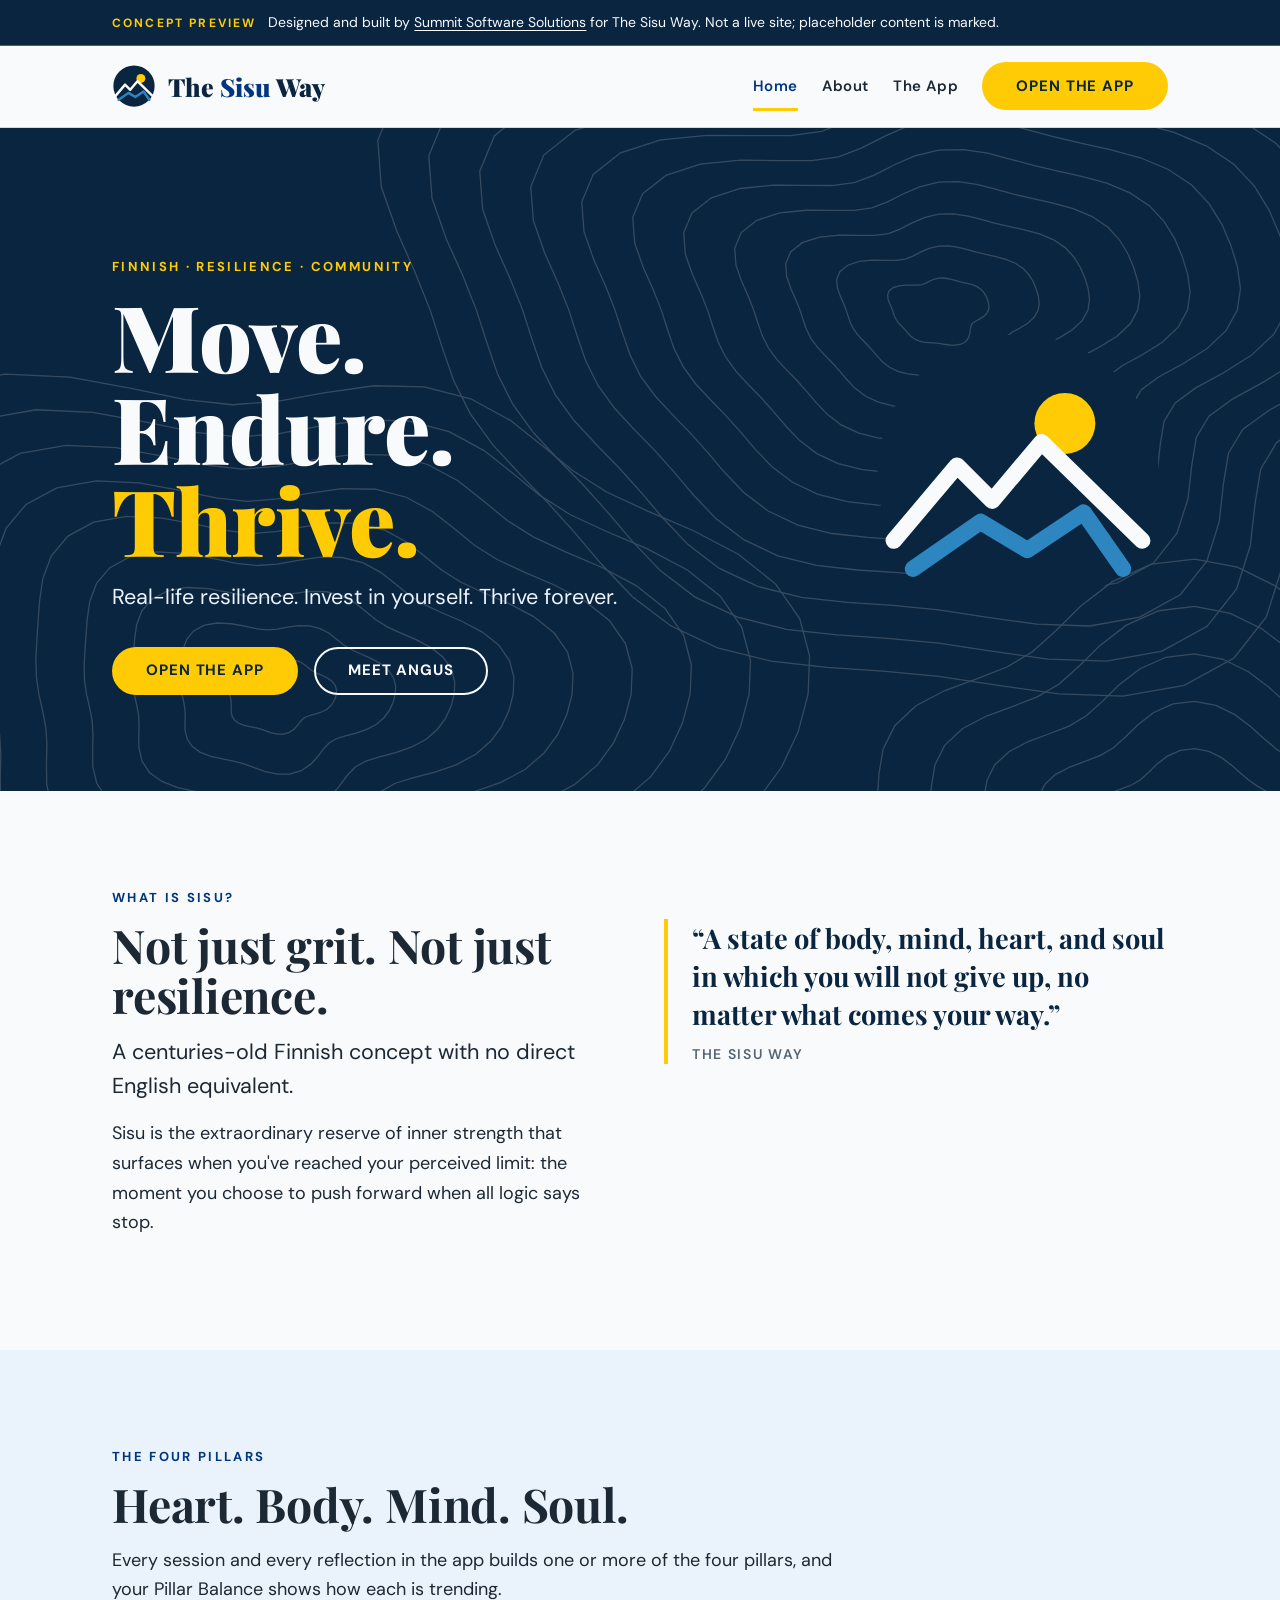
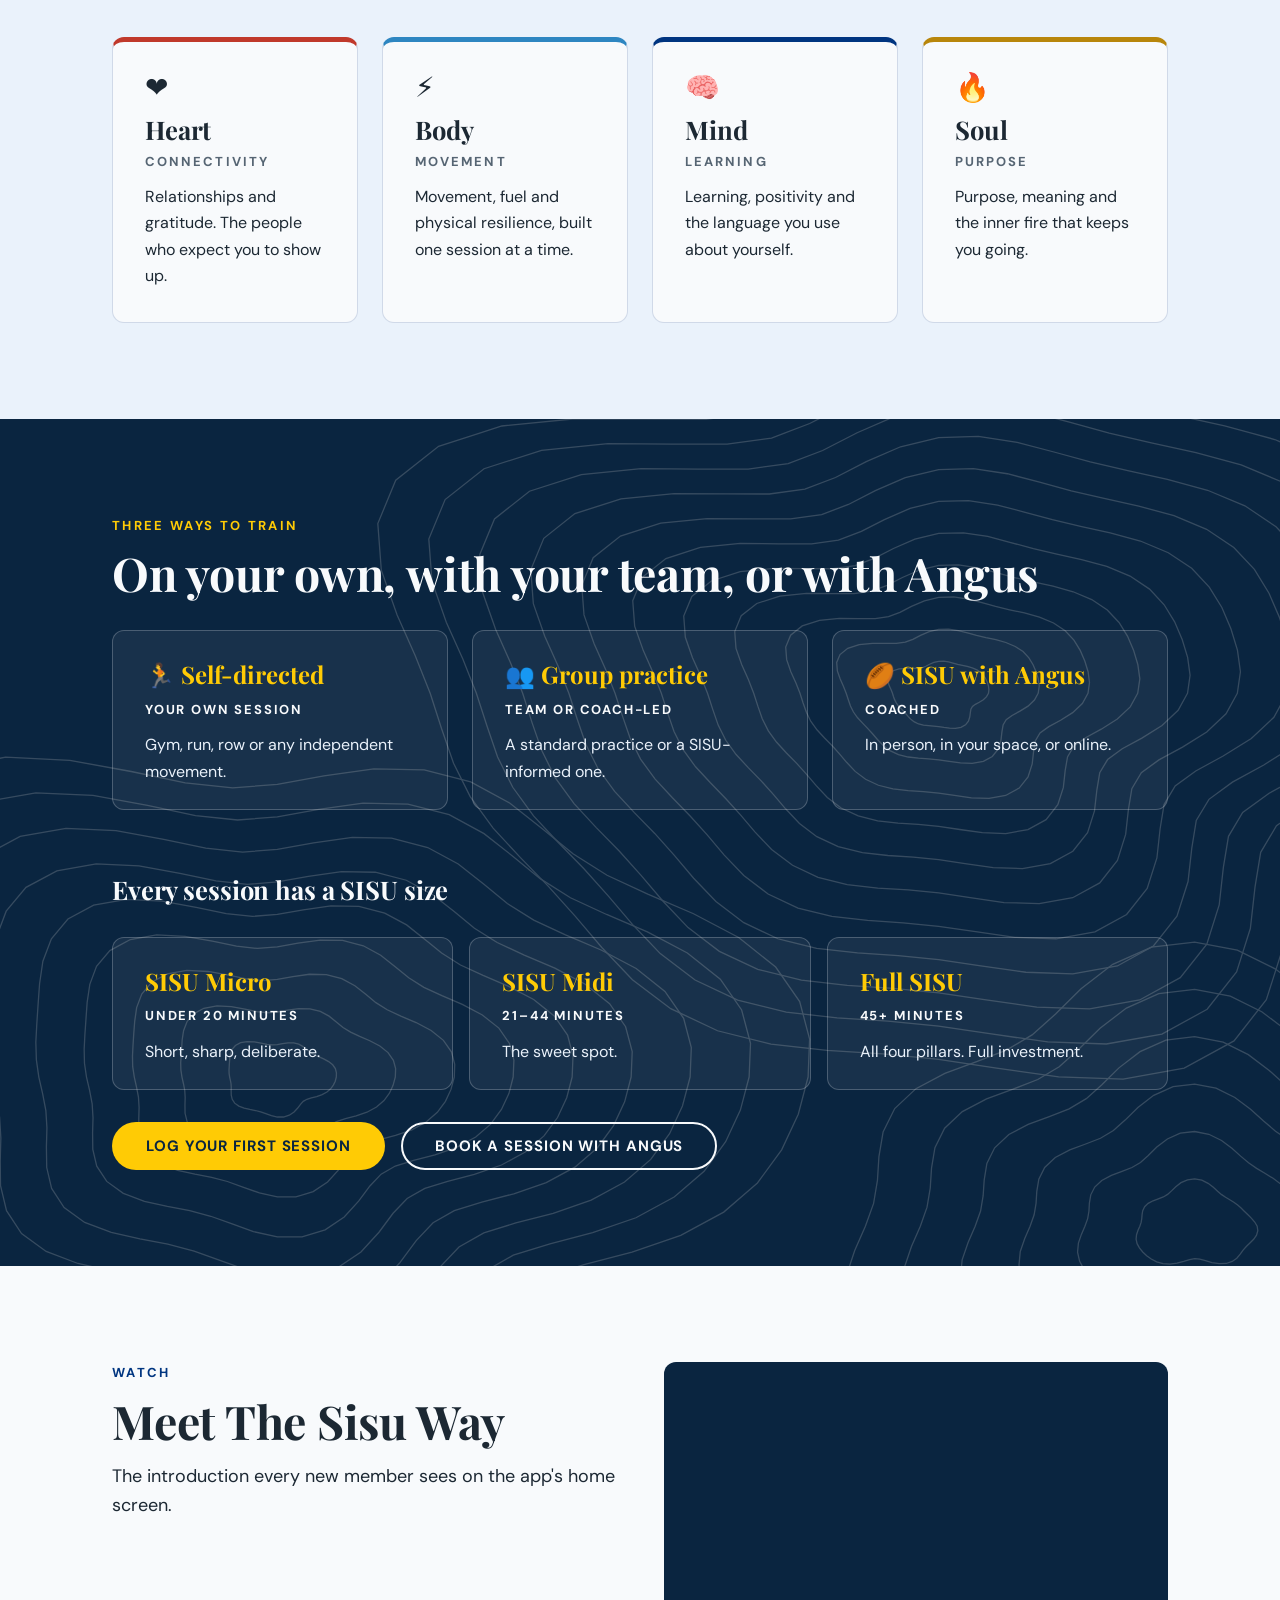
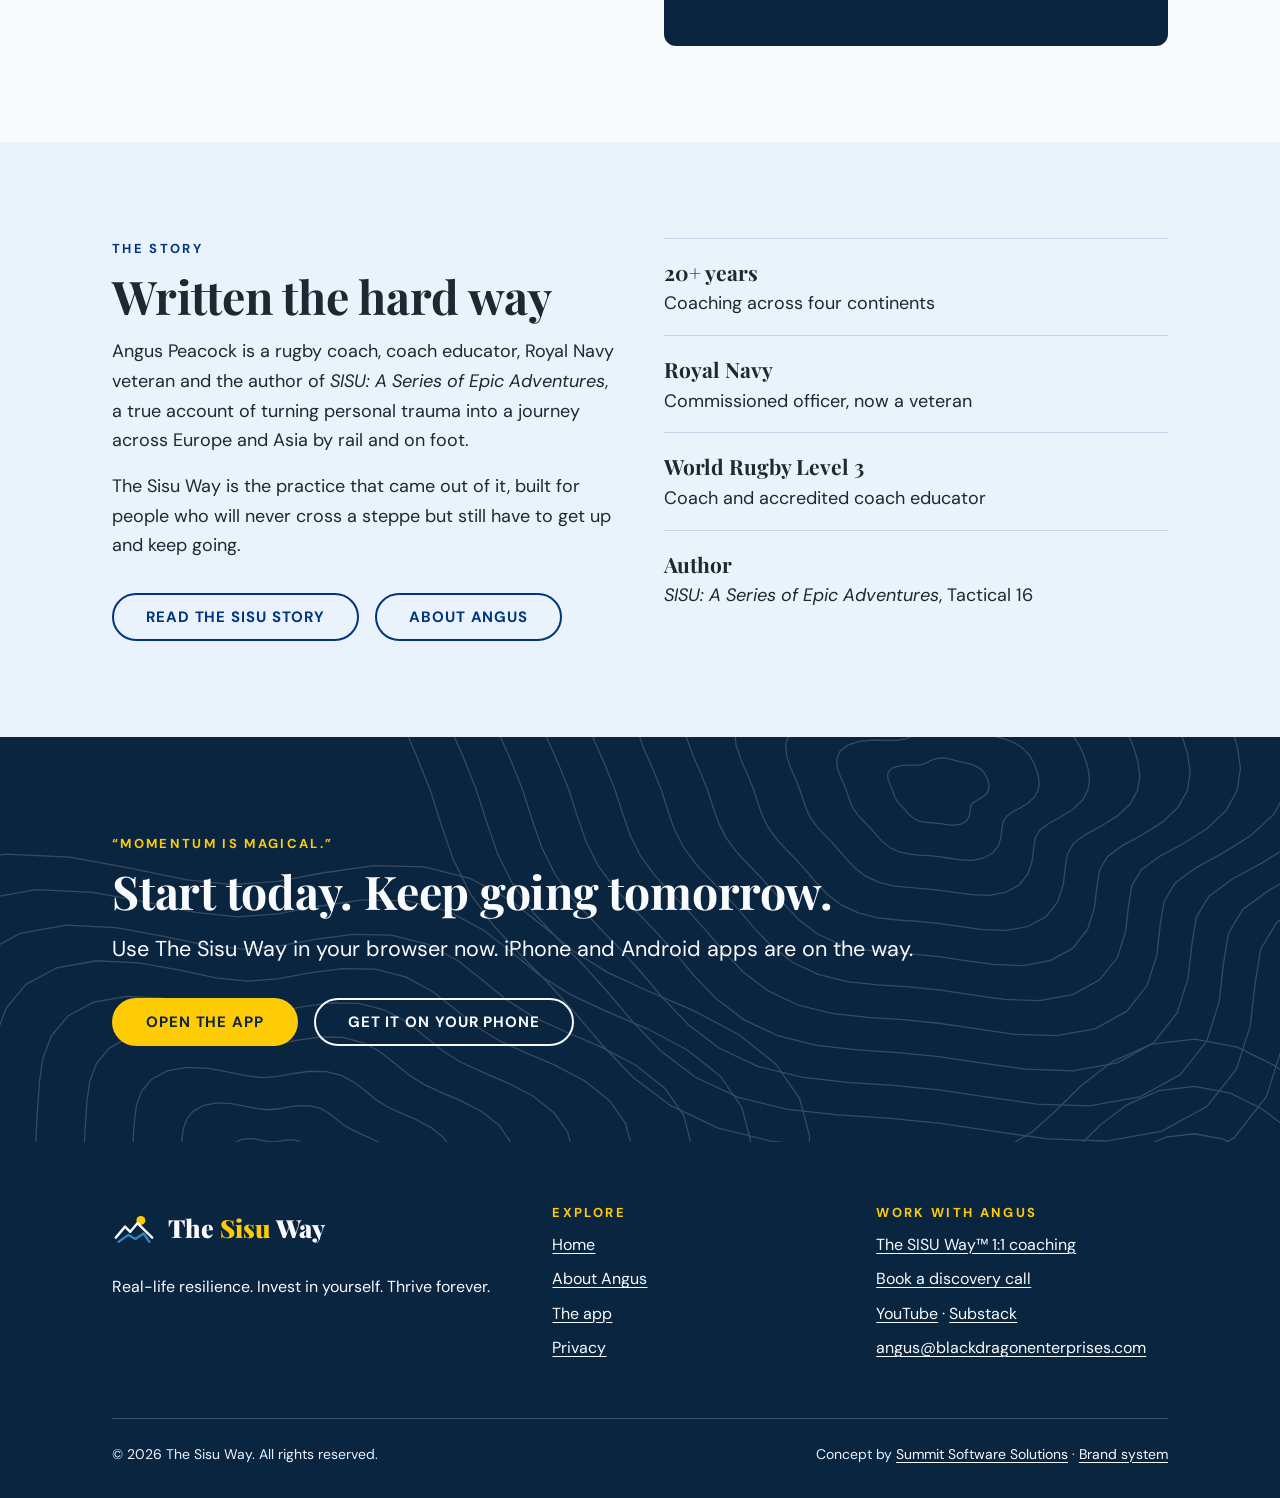
==== commit c3273d24: "Carry over the Sisu elements of the live Black Dragon site About: The SISU Way 1:1 coaching programm" ====
--- a/index.html
+++ b/index.html
@@ -127,7 +127,7 @@
       <p>Angus Peacock is a rugby coach, coach educator, Royal Navy veteran and the author of <em>SISU: A Series of Epic Adventures</em>, a true account of turning personal trauma into a journey across Europe and Asia by rail and on foot.</p>
       <p>The Sisu Way is the practice that came out of it, built for people who will never cross a steppe but still have to get up and keep going.</p>
       <div class="btnrow">
-        <a class="btn btn--secondary" href="https://t16books.com/product/sisu/">Read the SISU story</a>
+        <a class="btn btn--secondary" href="https://tactical16.com/angus-peacock-author/">Read the SISU story</a>
         <a class="btn btn--secondary" href="about.html">About Angus</a>
       </div>
     </div>
@@ -172,8 +172,9 @@
       <div>
         <h2>Work with Angus</h2>
         <ul>
-          <li><a href="https://ryankolean.github.io/blackdragonenterprises/">Black Dragon Enterprises</a></li>
-          <li><a href="https://calendar.app.google/LoMbzd8xpjeCvdap7">Book a session with Angus</a></li>
+          <li><a href="https://ryankolean.github.io/blackdragonenterprises/services.html">The SISU Way&trade; 1:1 coaching</a></li>
+          <li><a href="https://ryankolean.github.io/blackdragonenterprises/contact.html#book">Book a discovery call</a></li>
+          <li><a href="https://www.youtube.com/@bytheblackdragon">YouTube</a> &middot; <a href="https://substack.com/@sisublackdragon">Substack</a></li>
           <li><a href="mailto:angus@blackdragonenterprises.com">angus@blackdragonenterprises.com</a></li>
         </ul>
       </div>
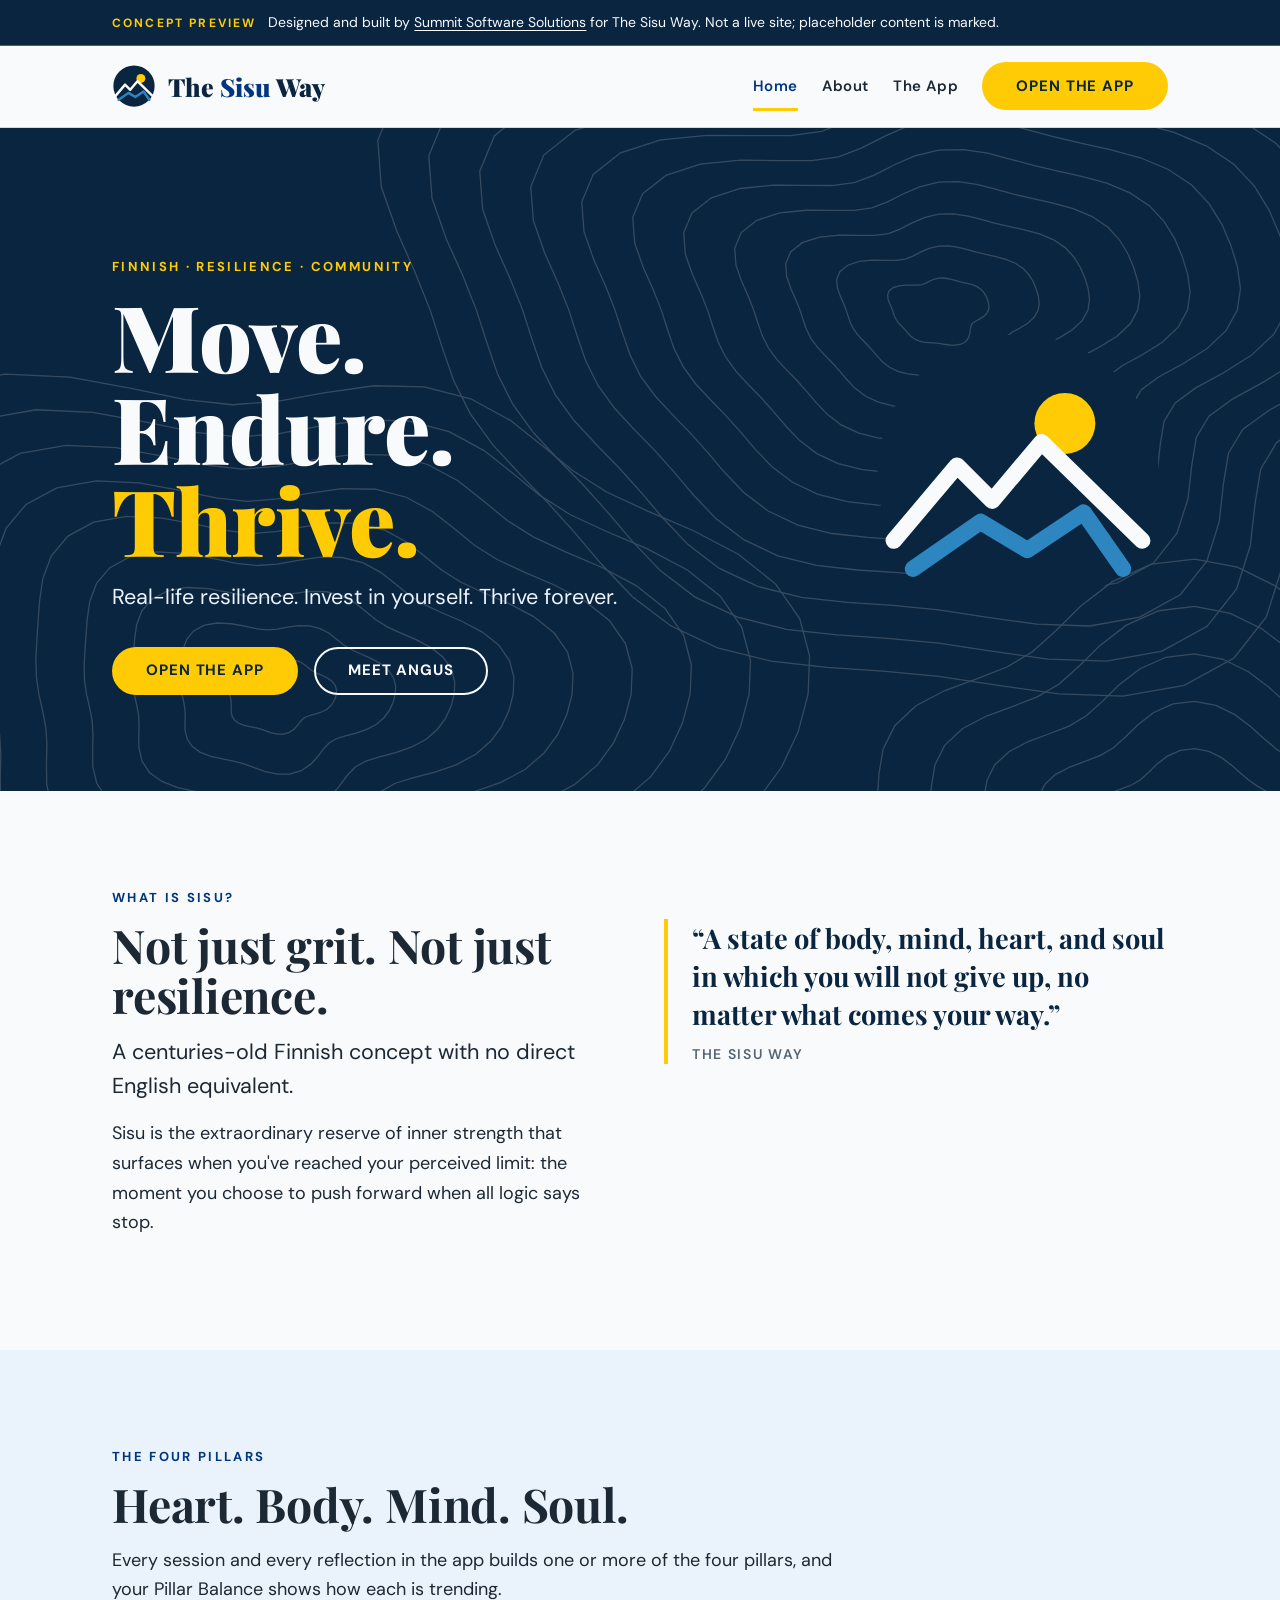
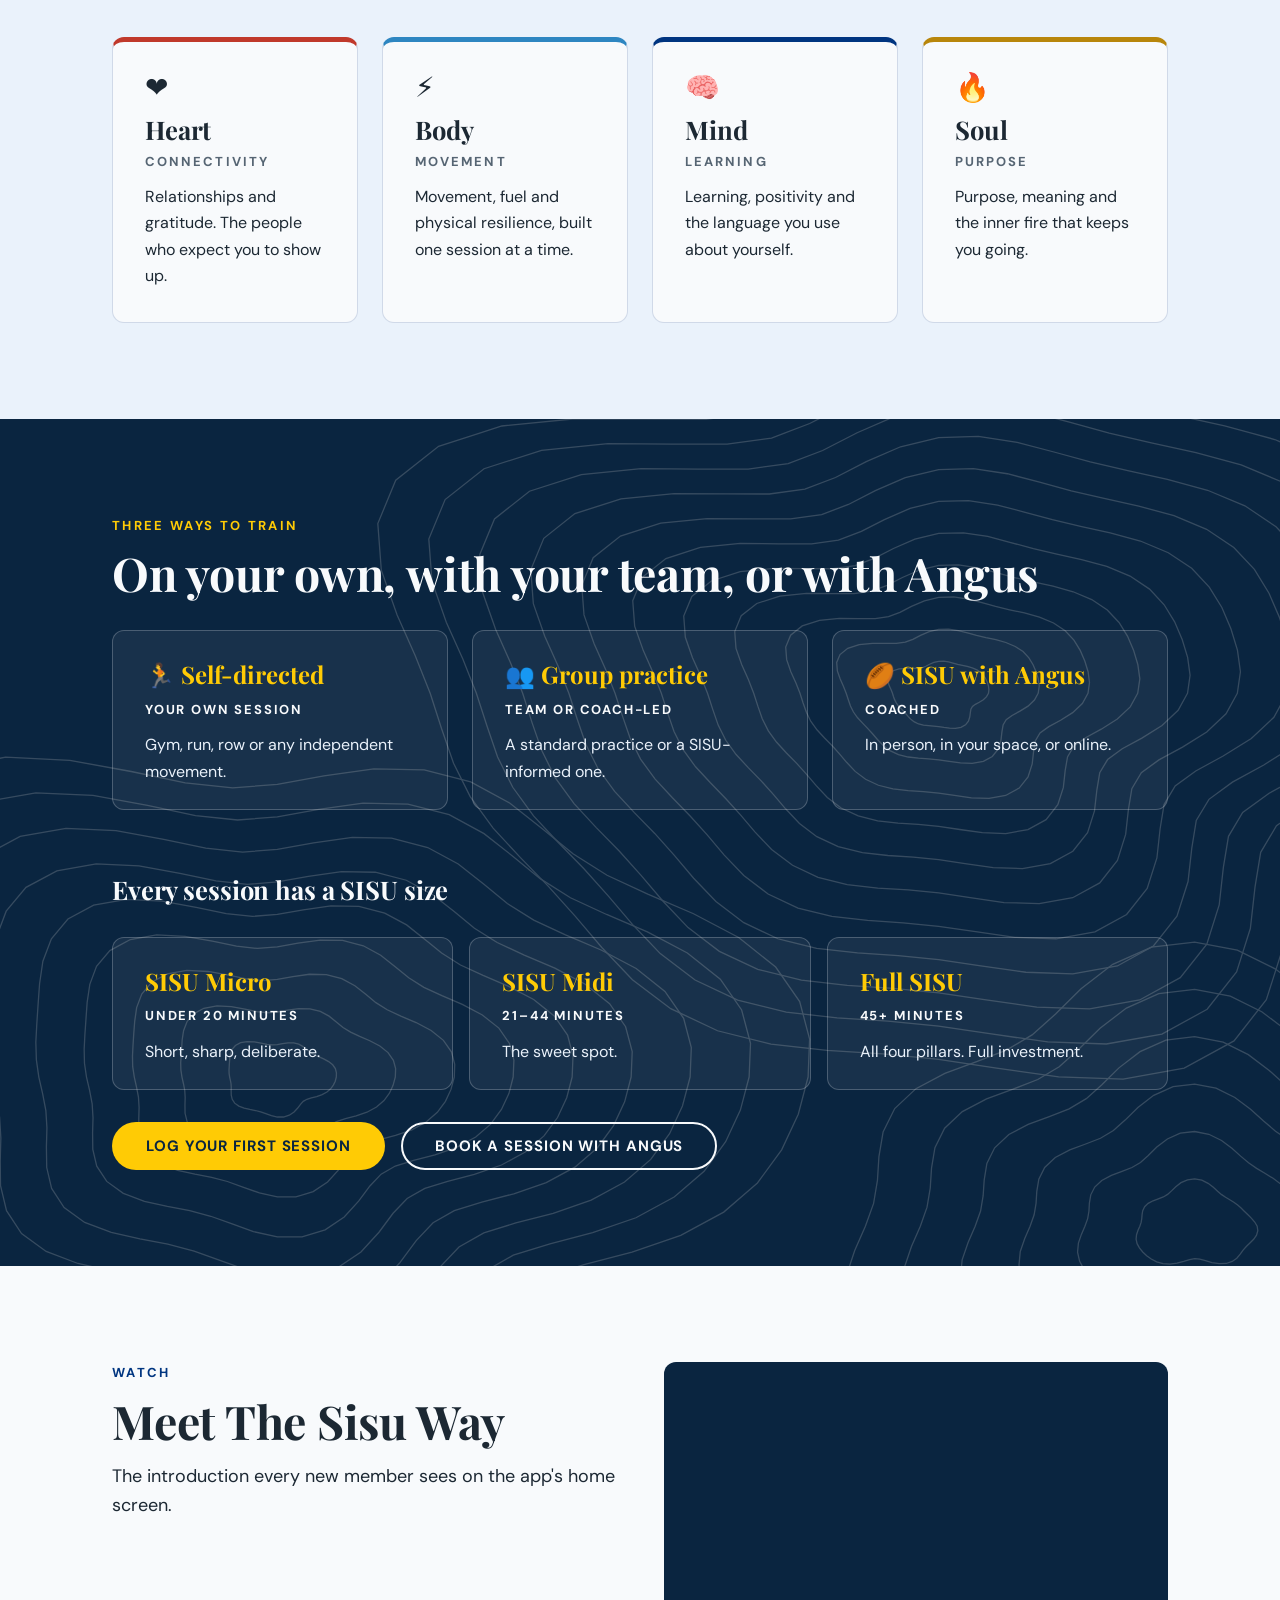
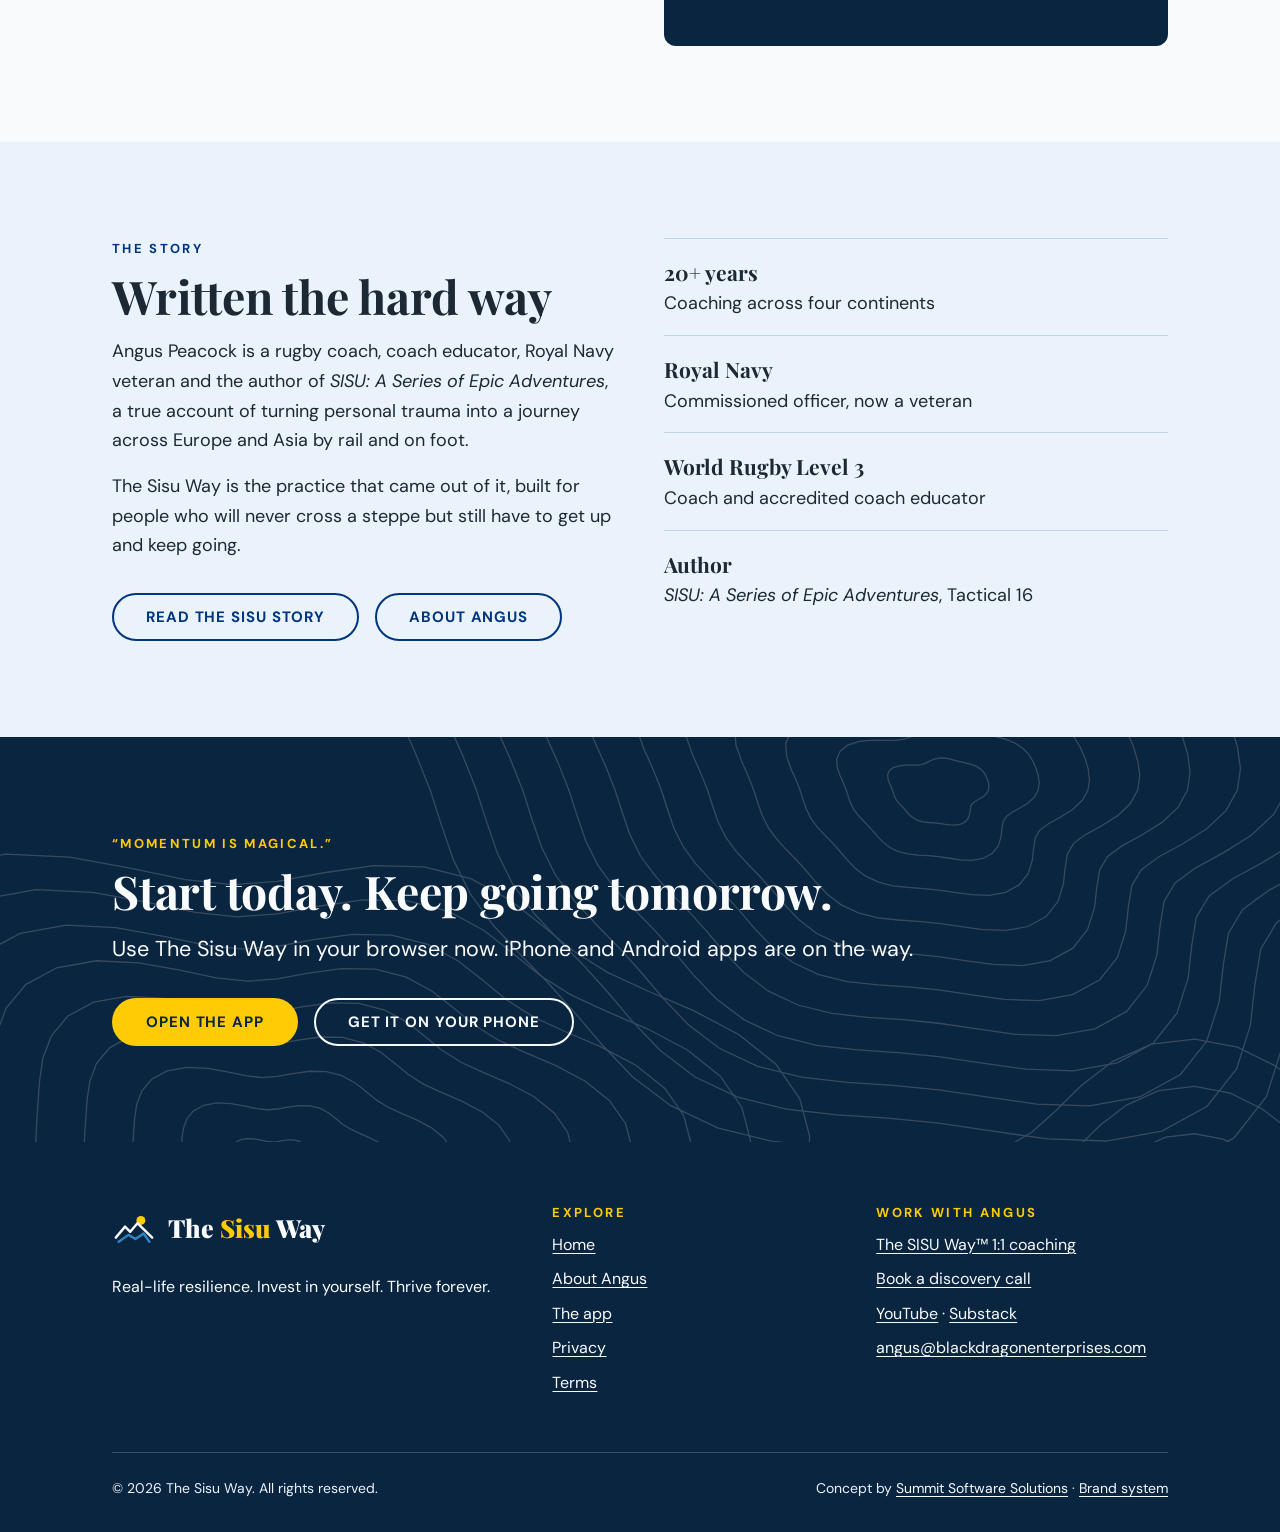
==== commit fcf3275e: "Draft privacy policy and terms of use (for legal review) privacy.html is rewritten from what the pil" ====
--- a/index.html
+++ b/index.html
@@ -26,11 +26,11 @@
 <body>
 <a class="skip-link" href="#main">Skip to content</a>
 
-<div class="concept-bar" role="note" aria-label="Concept preview notice">
+<aside class="concept-bar" aria-label="Concept preview notice">
   <div class="container">
     <p><strong>Concept preview</strong>Designed and built by <a href="https://summitsoftwaresolutions.dev/">Summit Software Solutions</a> for The Sisu Way. Not a live site; placeholder content is marked.</p>
   </div>
-</div>
+</aside>
 
 <header class="site-header">
   <div class="container site-header__inner">
@@ -167,6 +167,7 @@
           <li><a href="about.html">About Angus</a></li>
           <li><a href="app.html">The app</a></li>
           <li><a href="privacy.html">Privacy</a></li>
+          <li><a href="terms.html">Terms</a></li>
         </ul>
       </div>
       <div>
